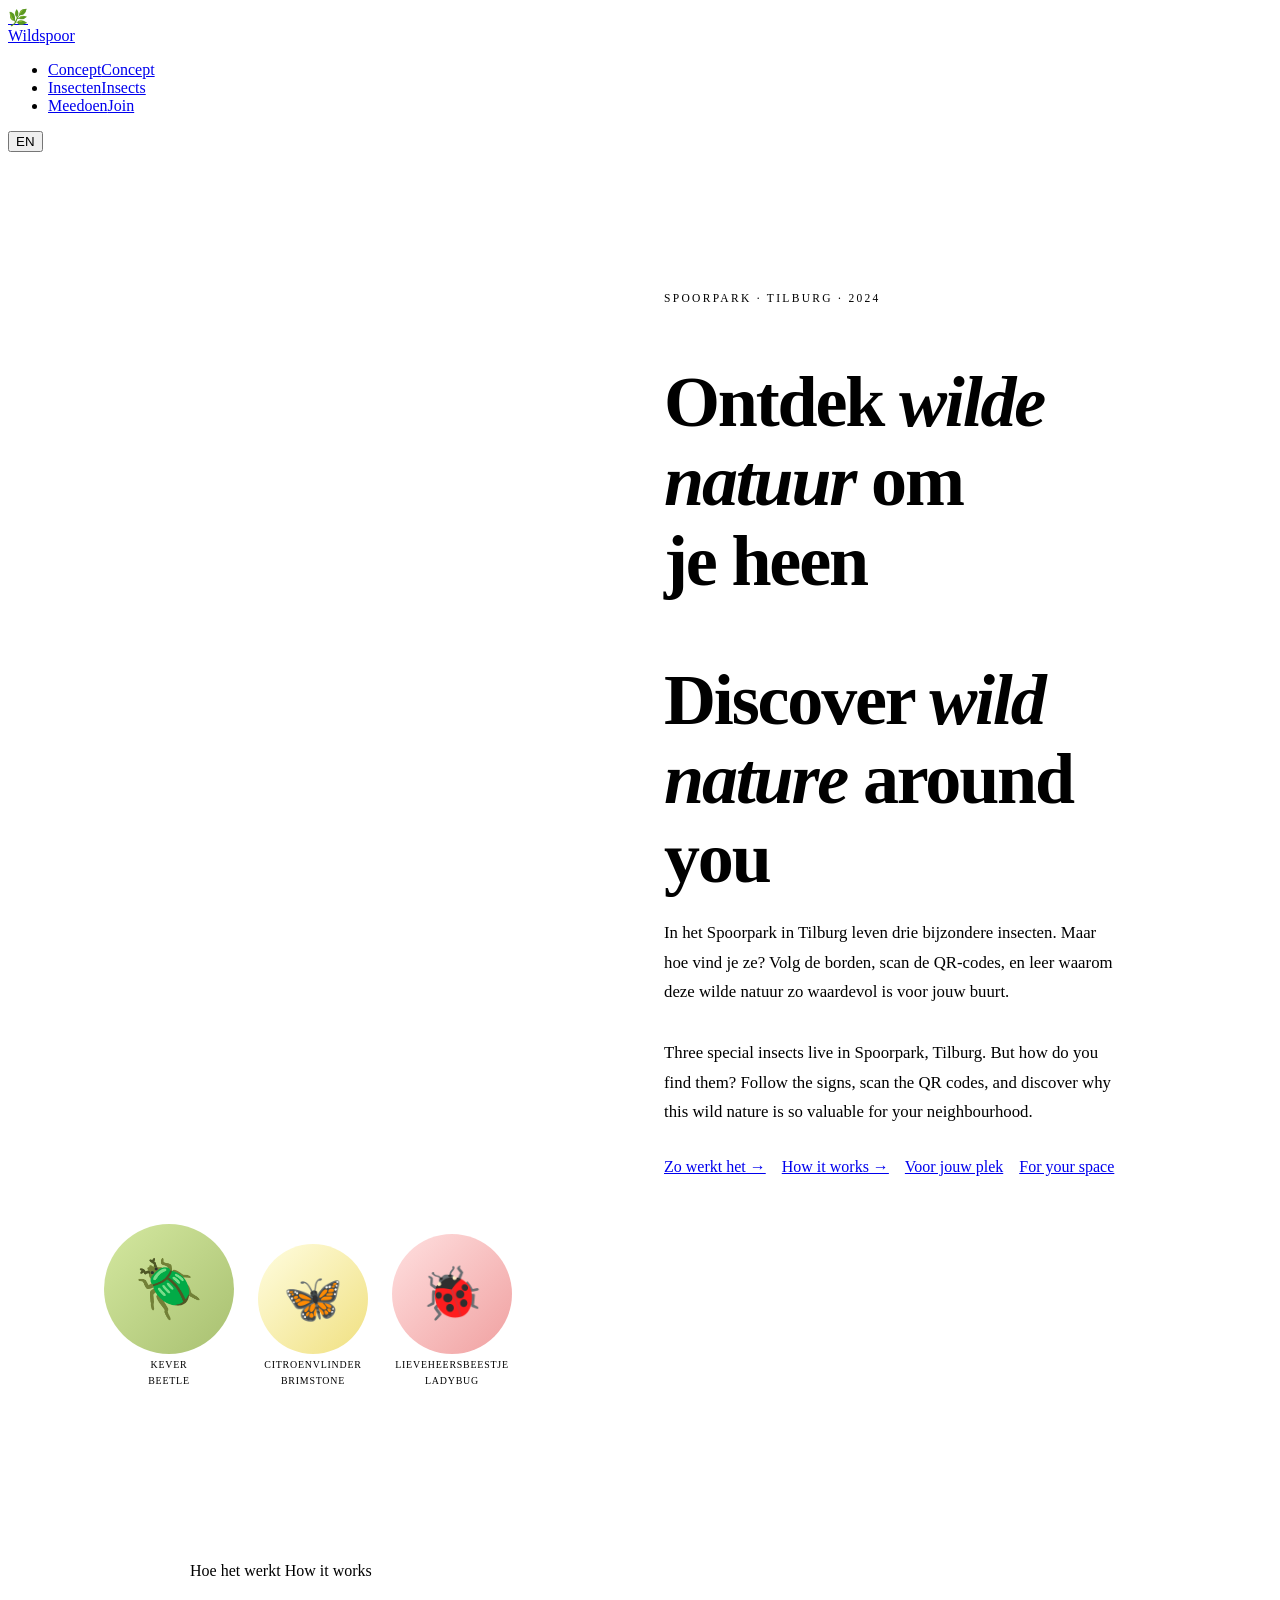
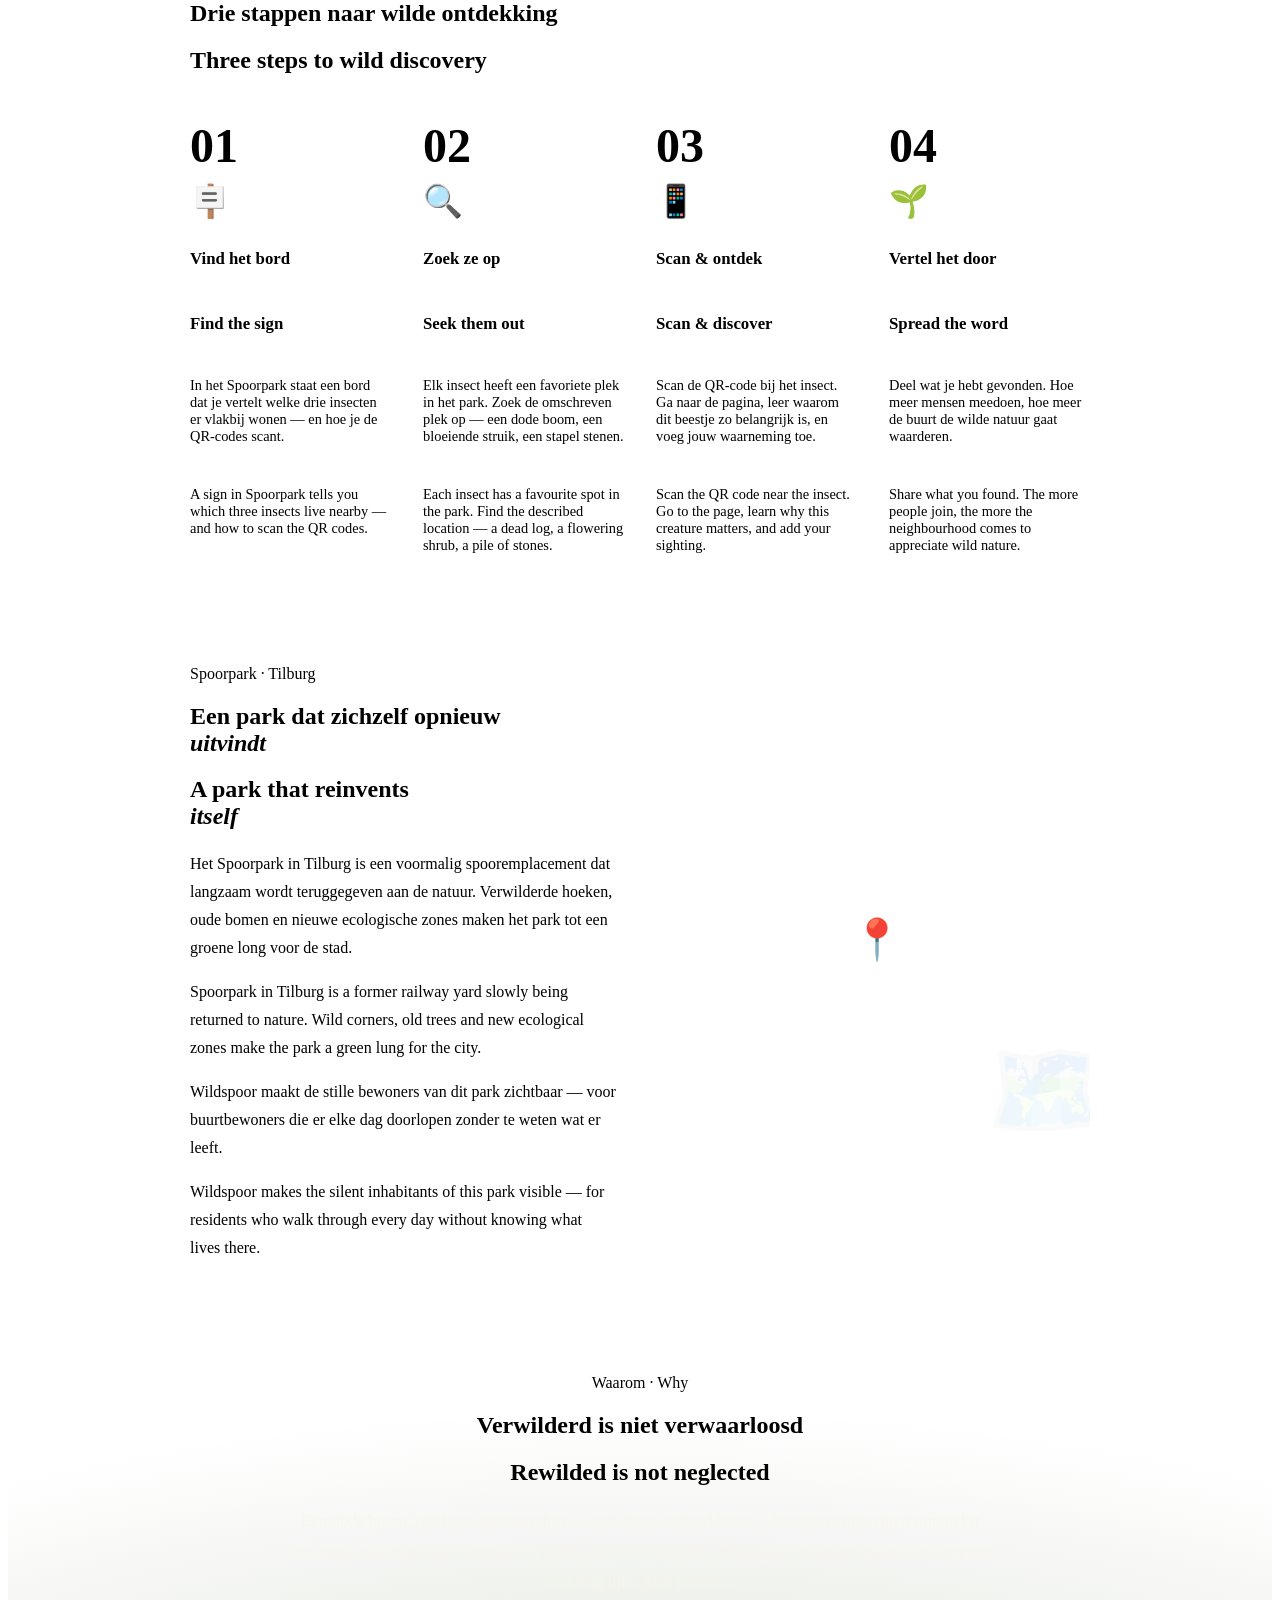
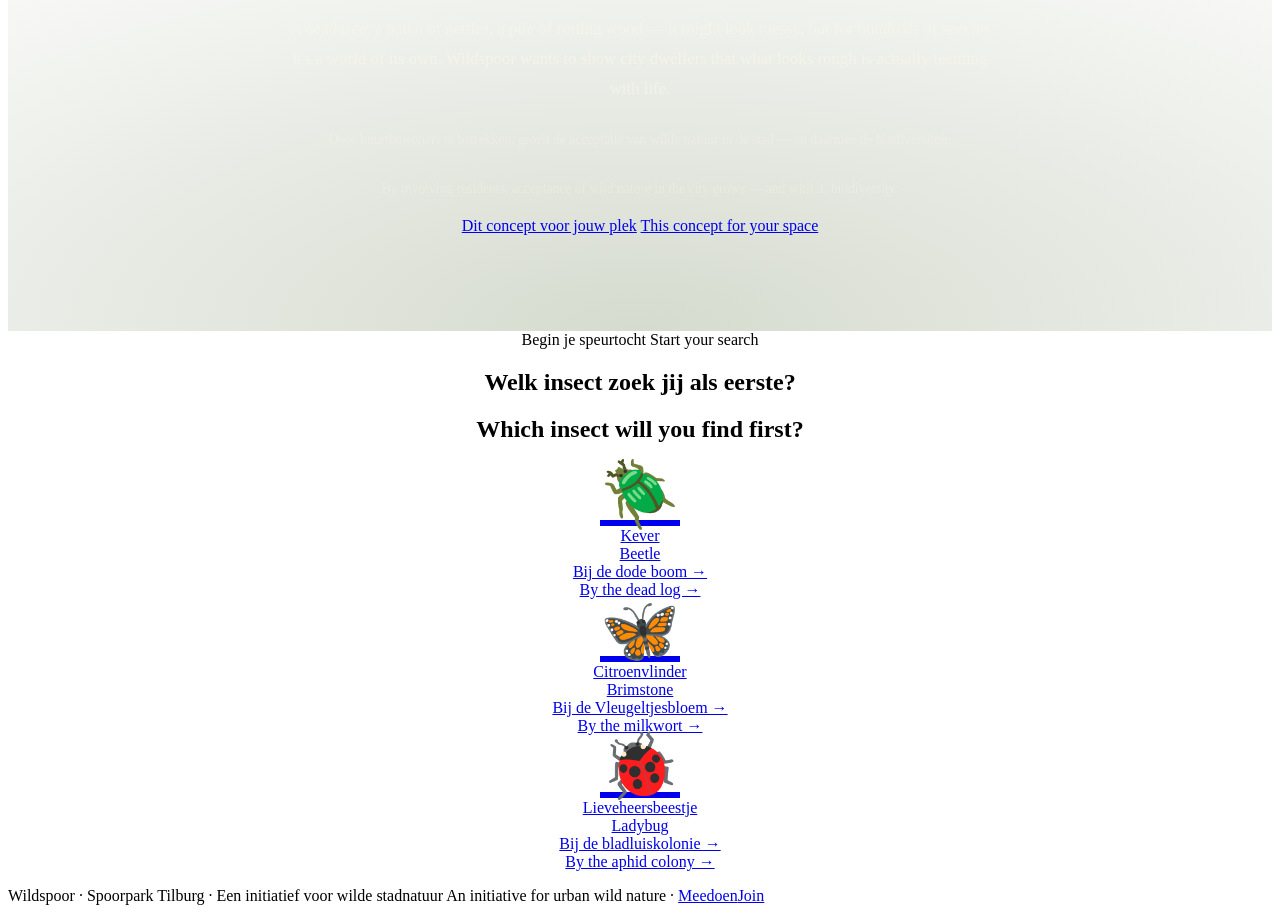
==== index.html @ 8f9f80c8 "Add files via upload" ====
<!DOCTYPE html>
<html lang="nl">
<head>
  <meta charset="UTF-8">
  <meta name="viewport" content="width=device-width, initial-scale=1.0">
  <title>Wildspoor — Ontdek de natuur om je heen</title>
  <meta name="description" content="Wildspoor nodigt stadsbewooners uit om wilde insecten te ontdekken in hun eigen wijk.">
  <link rel="stylesheet" href="css/style.css">
<script src="js/app.js"></script>
  <style>
    /* Index-specific */
    .home-hero {
      min-height: 100vh;
      background: linear-gradient(160deg, var(--dew) 0%, #e8f0d0 50%, var(--morning) 100%);
      display: grid;
      grid-template-columns: 1fr 1fr;
      align-items: center;
      gap: 3rem;
      padding: 8rem 6rem 5rem;
      position: relative;
      overflow: hidden;
    }
    @media (max-width: 860px) {
      .home-hero { grid-template-columns: 1fr; padding: 7rem 1.5rem 4rem; text-align: center; }
      .hero-insects { justify-content: center; }
    }
    .hero-tagline {
      font-family: var(--font-mono);
      font-size: 0.72rem;
      letter-spacing: 0.2em;
      text-transform: uppercase;
      color: var(--leaf);
      margin-bottom: 1rem;
    }
    .hero-h1 {
      font-family: var(--font-display);
      font-size: clamp(2.8rem, 6vw, 4.5rem);
      line-height: 1.1;
      letter-spacing: -0.03em;
      color: var(--soil);
      margin-bottom: 1.25rem;
    }
    .hero-h1 em { color: var(--moss); font-style: italic; }
    .hero-desc { color: var(--text-mid); max-width: 460px; font-size: 1.05rem; line-height: 1.75; margin-bottom: 2rem; }
    .hero-cta { display: flex; gap: 1rem; flex-wrap: wrap; }

    .hero-insects {
      display: flex;
      gap: 1.5rem;
      align-items: flex-end;
      flex-wrap: wrap;
    }
    .hero-insect-bubble {
      width: 130px; height: 130px;
      border-radius: 50%;
      display: flex; flex-direction: column;
      align-items: center; justify-content: center;
      font-size: 3.5rem;
      position: relative;
      animation: float-gentle ease-in-out infinite;
      cursor: pointer;
      text-decoration: none;
      transition: transform 0.3s;
    }
    .hero-insect-bubble:hover { transform: scale(1.08); }
    .hib-1 { background: linear-gradient(135deg,#d4e8a0,#a8c070); animation-duration: 5s; }
    .hib-2 { background: linear-gradient(135deg,#fffde0,#f0e080); animation-duration: 7s; animation-delay: 1s; width: 110px; height: 110px; font-size: 3rem; }
    .hib-3 { background: linear-gradient(135deg,#ffe0e0,#f0a0a0); animation-duration: 6s; animation-delay: 2s; width: 120px; height: 120px; font-size: 3.2rem; }
    .hib-label {
      font-family: var(--font-mono);
      font-size: 0.62rem;
      letter-spacing: 0.08em;
      text-transform: uppercase;
      color: var(--text-mid);
      margin-top: 0.3rem;
      text-align: center;
    }

    /* How it works section */
    .how-section {
      padding: 6rem 1.5rem;
      background: white;
    }
    .how-inner { max-width: 900px; margin: 0 auto; }
    .how-steps {
      display: grid;
      grid-template-columns: repeat(auto-fit, minmax(200px,1fr));
      gap: 2rem;
      margin-top: 3rem;
    }
    .how-step {
      display: flex;
      flex-direction: column;
      gap: 0.75rem;
      position: relative;
    }
    .how-step-num {
      font-family: var(--font-display);
      font-size: 3rem;
      color: var(--morning);
      line-height: 1;
      font-weight: 700;
    }
    .how-step h3 { font-size: 1.05rem; }
    .how-step p { font-size: 0.9rem; color: var(--text-mid); }

    /* Mission section */
    .mission-section {
      background: var(--soil);
      color: var(--cream);
      padding: 6rem 1.5rem;
      position: relative;
      overflow: hidden;
    }
    .mission-section::before {
      content: '';
      position: absolute; inset: 0;
      background: radial-gradient(ellipse 100% 80% at 50% 100%, rgba(90,112,64,0.25), transparent);
    }
    .mission-inner { max-width: 700px; margin: 0 auto; text-align: center; position: relative; }
    .mission-inner h2 { color: var(--lichen); margin-bottom: 1.25rem; }
    .mission-inner p { color: rgba(248,244,232,0.75); font-size: 1.05rem; line-height: 1.8; margin-bottom: 1rem; }

    /* Spoorpark section */
    .spoorpark-section {
      padding: 5rem 1.5rem;
      max-width: 900px;
      margin: 0 auto;
      display: grid;
      grid-template-columns: 1fr 1fr;
      gap: 3rem;
      align-items: center;
    }
    @media (max-width: 700px) { .spoorpark-section { grid-template-columns: 1fr; } }
    .spoorpark-map-placeholder {
      border-radius: var(--radius-lg);
      background: linear-gradient(135deg, var(--moss), var(--bark));
      aspect-ratio: 4/3;
      display: flex; flex-direction: column;
      align-items: center; justify-content: center;
      color: white; gap: 0.5rem;
      font-family: var(--font-mono); font-size: 0.85rem;
      position: relative; overflow: hidden;
    }
    .spoorpark-map-placeholder::after {
      content: '🗺️';
      position: absolute;
      font-size: 6rem;
      opacity: 0.08;
      bottom: -1rem; right: -1rem;
    }
    .spoorpark-map-icon { font-size: 2.5rem; }
  </style>
</head>
<body>

<!-- ══ HEADER ══════════════════════════════════════════ -->
<header class="site-header">
  <a href="index.html" class="logo-wrap">
    <div class="logo-icon">🌿</div><!-- Replace with <img src="images/logo.png" alt="Wildspoor"> -->
    <span class="logo-name">Wild<span>spoor</span></span>
  </a>
  <nav>
    <ul class="nav-links">
      <li><a href="index.html" data-lang="nl">Concept</a><a href="index.html" data-lang="en">Concept</a></li>
      <li><a href="kever.html" data-lang="nl">Insecten</a><a href="kever.html" data-lang="en">Insects</a></li>
      <li><a href="meedoen.html" data-lang="nl">Meedoen</a><a href="meedoen.html" data-lang="en">Join</a></li>
    </ul>
  </nav>
  <button class="lang-toggle">EN</button>
</header>

<!-- ══ HERO ════════════════════════════════════════════ -->
<section class="home-hero">
  <div class="hero-bg-leaves"></div>

  <div class="hero-text">
    <p class="hero-tagline">Spoorpark · Tilburg · 2024</p>

    <h1 class="hero-h1" data-lang="nl">
      Ontdek <em>wilde<br>natuur</em> om<br>je heen
    </h1>
    <h1 class="hero-h1" data-lang="en">
      Discover <em>wild<br>nature</em> around<br>you
    </h1>

    <p class="hero-desc" data-lang="nl">
      In het Spoorpark in Tilburg leven drie bijzondere insecten. Maar hoe vind je ze? Volg de borden, scan de QR-codes, en leer waarom deze wilde natuur zo waardevol is voor jouw buurt.
    </p>
    <p class="hero-desc" data-lang="en">
      Three special insects live in Spoorpark, Tilburg. But how do you find them? Follow the signs, scan the QR codes, and discover why this wild nature is so valuable for your neighbourhood.
    </p>

    <div class="hero-cta">
      <a href="#hoe-het-werkt" class="btn btn-primary" data-lang="nl">Zo werkt het →</a>
      <a href="#hoe-het-werkt" class="btn btn-primary" data-lang="en">How it works →</a>
      <a href="meedoen.html" class="btn btn-outline" data-lang="nl">Voor jouw plek</a>
      <a href="meedoen.html" class="btn btn-outline" data-lang="en">For your space</a>
    </div>
  </div>

  <div class="hero-insects">
    <div>
      <a href="kever.html" class="hero-insect-bubble hib-1">
        🪲
      </a>
      <div class="hib-label" data-lang="nl">Kever</div>
      <div class="hib-label" data-lang="en">Beetle</div>
    </div>
    <div>
      <a href="citroenvlinder.html" class="hero-insect-bubble hib-2">
        🦋
      </a>
      <div class="hib-label" data-lang="nl">Citroenvlinder</div>
      <div class="hib-label" data-lang="en">Brimstone</div>
    </div>
    <div>
      <a href="lieveheersbeestje.html" class="hero-insect-bubble hib-3">
        🐞
      </a>
      <div class="hib-label" data-lang="nl">Lieveheersbeestje</div>
      <div class="hib-label" data-lang="en">Ladybug</div>
    </div>
  </div>
</section>

<div class="vine-divider"></div>

<!-- ══ HOW IT WORKS ═════════════════════════════════════ -->
<section class="how-section" id="hoe-het-werkt">
  <div class="how-inner">
    <span class="eyebrow" data-lang="nl">Hoe het werkt</span>
    <span class="eyebrow" data-lang="en">How it works</span>
    <h2 data-lang="nl">Drie stappen naar wilde ontdekking</h2>
    <h2 data-lang="en">Three steps to wild discovery</h2>

    <div class="how-steps">
      <div class="how-step">
        <div class="how-step-num">01</div>
        <div style="font-size:2rem">🪧</div>
        <h3 data-lang="nl">Vind het bord</h3>
        <h3 data-lang="en">Find the sign</h3>
        <p data-lang="nl">In het Spoorpark staat een bord dat je vertelt welke drie insecten er vlakbij wonen — en hoe je de QR-codes scant.</p>
        <p data-lang="en">A sign in Spoorpark tells you which three insects live nearby — and how to scan the QR codes.</p>
      </div>
      <div class="how-step">
        <div class="how-step-num">02</div>
        <div style="font-size:2rem">🔍</div>
        <h3 data-lang="nl">Zoek ze op</h3>
        <h3 data-lang="en">Seek them out</h3>
        <p data-lang="nl">Elk insect heeft een favoriete plek in het park. Zoek de omschreven plek op — een dode boom, een bloeiende struik, een stapel stenen.</p>
        <p data-lang="en">Each insect has a favourite spot in the park. Find the described location — a dead log, a flowering shrub, a pile of stones.</p>
      </div>
      <div class="how-step">
        <div class="how-step-num">03</div>
        <div style="font-size:2rem">📱</div>
        <h3 data-lang="nl">Scan & ontdek</h3>
        <h3 data-lang="en">Scan & discover</h3>
        <p data-lang="nl">Scan de QR-code bij het insect. Ga naar de pagina, leer waarom dit beestje zo belangrijk is, en voeg jouw waarneming toe.</p>
        <p data-lang="en">Scan the QR code near the insect. Go to the page, learn why this creature matters, and add your sighting.</p>
      </div>
      <div class="how-step">
        <div class="how-step-num">04</div>
        <div style="font-size:2rem">🌱</div>
        <h3 data-lang="nl">Vertel het door</h3>
        <h3 data-lang="en">Spread the word</h3>
        <p data-lang="nl">Deel wat je hebt gevonden. Hoe meer mensen meedoen, hoe meer de buurt de wilde natuur gaat waarderen.</p>
        <p data-lang="en">Share what you found. The more people join, the more the neighbourhood comes to appreciate wild nature.</p>
      </div>
    </div>
  </div>
</section>

<div class="vine-divider"></div>

<!-- ══ SPOORPARK ════════════════════════════════════════ -->
<section class="section">
  <div class="spoorpark-section" style="max-width:900px;margin:0 auto;padding:0">
    <div>
      <span class="eyebrow">Spoorpark · Tilburg</span>
      <h2 data-lang="nl">Een park dat zichzelf opnieuw<br><em style="font-style:italic;color:var(--moss)">uitvindt</em></h2>
      <h2 data-lang="en">A park that reinvents<br><em style="font-style:italic;color:var(--moss)">itself</em></h2>
      <div class="divider" style="margin:1rem 0"></div>
      <p data-lang="nl" style="color:var(--text-mid);line-height:1.75;margin-bottom:1rem">
        Het Spoorpark in Tilburg is een voormalig spooremplacement dat langzaam wordt teruggegeven aan de natuur. Verwilderde hoeken, oude bomen en nieuwe ecologische zones maken het park tot een groene long voor de stad.
      </p>
      <p data-lang="en" style="color:var(--text-mid);line-height:1.75;margin-bottom:1rem">
        Spoorpark in Tilburg is a former railway yard slowly being returned to nature. Wild corners, old trees and new ecological zones make the park a green lung for the city.
      </p>
      <p data-lang="nl" style="color:var(--text-mid);line-height:1.75">
        Wildspoor maakt de stille bewoners van dit park zichtbaar — voor buurtbewoners die er elke dag doorlopen zonder te weten wat er leeft.
      </p>
      <p data-lang="en" style="color:var(--text-mid);line-height:1.75">
        Wildspoor makes the silent inhabitants of this park visible — for residents who walk through every day without knowing what lives there.
      </p>
    </div>
    <div class="spoorpark-map-placeholder">
      <div class="spoorpark-map-icon">📍</div>
      <div>Spoorpark, Tilburg</div>
      <div style="font-size:0.72rem;opacity:0.6" data-lang="nl">kaart binnenkort beschikbaar</div>
      <div style="font-size:0.72rem;opacity:0.6" data-lang="en">map coming soon</div>
    </div>
  </div>
</section>

<!-- ══ MISSION ══════════════════════════════════════════ -->
<section class="mission-section">
  <div class="mission-inner">
    <span class="eyebrow" style="color:var(--leaf)">Waarom · Why</span>
    <h2 data-lang="nl">Verwilderd is niet verwaarloosd</h2>
    <h2 data-lang="en">Rewilded is not neglected</h2>
    <p data-lang="nl">
      Een dode boom, een hoek met brandnetels, een stapel rottend hout — het ziet er misschien rommelig uit, maar voor honderden soorten is het een wereld op zichzelf. Wildspoor wil stedelingen laten zien dat wat ruig lijkt, juist leven is.
    </p>
    <p data-lang="en">
      A dead tree, a patch of nettles, a pile of rotting wood — it might look messy, but for hundreds of species it's a world of its own. Wildspoor wants to show city dwellers that what looks rough is actually teeming with life.
    </p>
    <p data-lang="nl" style="opacity:0.5;font-size:0.85rem;margin-top:1.5rem">
      Door buurtbewoners te betrekken, groeit de acceptatie van wilde natuur in de stad — en daarmee de biodiversiteit.
    </p>
    <p data-lang="en" style="opacity:0.5;font-size:0.85rem;margin-top:1.5rem">
      By involving residents, acceptance of wild nature in the city grows — and with it, biodiversity.
    </p>
    <a href="meedoen.html" class="btn btn-primary" style="margin-top:2rem" data-lang="nl">Dit concept voor jouw plek</a>
    <a href="meedoen.html" class="btn btn-primary" style="margin-top:2rem" data-lang="en">This concept for your space</a>
  </div>
</section>

<!-- ══ INSECTS CTA ══════════════════════════════════════ -->
<section class="section" style="text-align:center">
  <span class="eyebrow" data-lang="nl">Begin je speurtocht</span>
  <span class="eyebrow" data-lang="en">Start your search</span>
  <h2 data-lang="nl">Welk insect zoek jij als eerste?</h2>
  <h2 data-lang="en">Which insect will you find first?</h2>
  <div class="divider"></div>
  <div class="insect-cards-row mt-4">
    <a href="kever.html" class="insect-tracker-card found" style="background:linear-gradient(135deg,var(--bark),var(--moss))">
      <div class="tracker-insect-img"><div style="font-size:4rem;line-height:1">🪲</div></div>
      <div class="tracker-name" data-lang="nl">Kever</div>
      <div class="tracker-name" data-lang="en">Beetle</div>
      <div class="tracker-status" data-lang="nl">Bij de dode boom →</div>
      <div class="tracker-status" data-lang="en">By the dead log →</div>
    </a>
    <a href="citroenvlinder.html" class="insect-tracker-card found" style="background:linear-gradient(135deg,#6a5a10,#9a8a30)">
      <div class="tracker-insect-img"><div style="font-size:4rem;line-height:1">🦋</div></div>
      <div class="tracker-name" data-lang="nl">Citroenvlinder</div>
      <div class="tracker-name" data-lang="en">Brimstone</div>
      <div class="tracker-status" data-lang="nl">Bij de Vleugeltjesbloem →</div>
      <div class="tracker-status" data-lang="en">By the milkwort →</div>
    </a>
    <a href="lieveheersbeestje.html" class="insect-tracker-card found" style="background:linear-gradient(135deg,#6a1010,#9a3030)">
      <div class="tracker-insect-img"><div style="font-size:4rem;line-height:1">🐞</div></div>
      <div class="tracker-name" data-lang="nl">Lieveheersbeestje</div>
      <div class="tracker-name" data-lang="en">Ladybug</div>
      <div class="tracker-status" data-lang="nl">Bij de bladluiskolonie →</div>
      <div class="tracker-status" data-lang="en">By the aphid colony →</div>
    </a>
  </div>
</section>

<!-- ══ FOOTER ═══════════════════════════════════════════ -->
<footer class="site-footer">
  <p>Wildspoor · Spoorpark Tilburg · 
    <span data-lang="nl">Een initiatief voor wilde stadnatuur</span>
    <span data-lang="en">An initiative for urban wild nature</span>
    · <a href="meedoen.html" data-lang="nl">Meedoen</a><a href="meedoen.html" data-lang="en">Join</a>
  </p>
</footer>

<script src="js/app.js"></script>
</body>
</html>
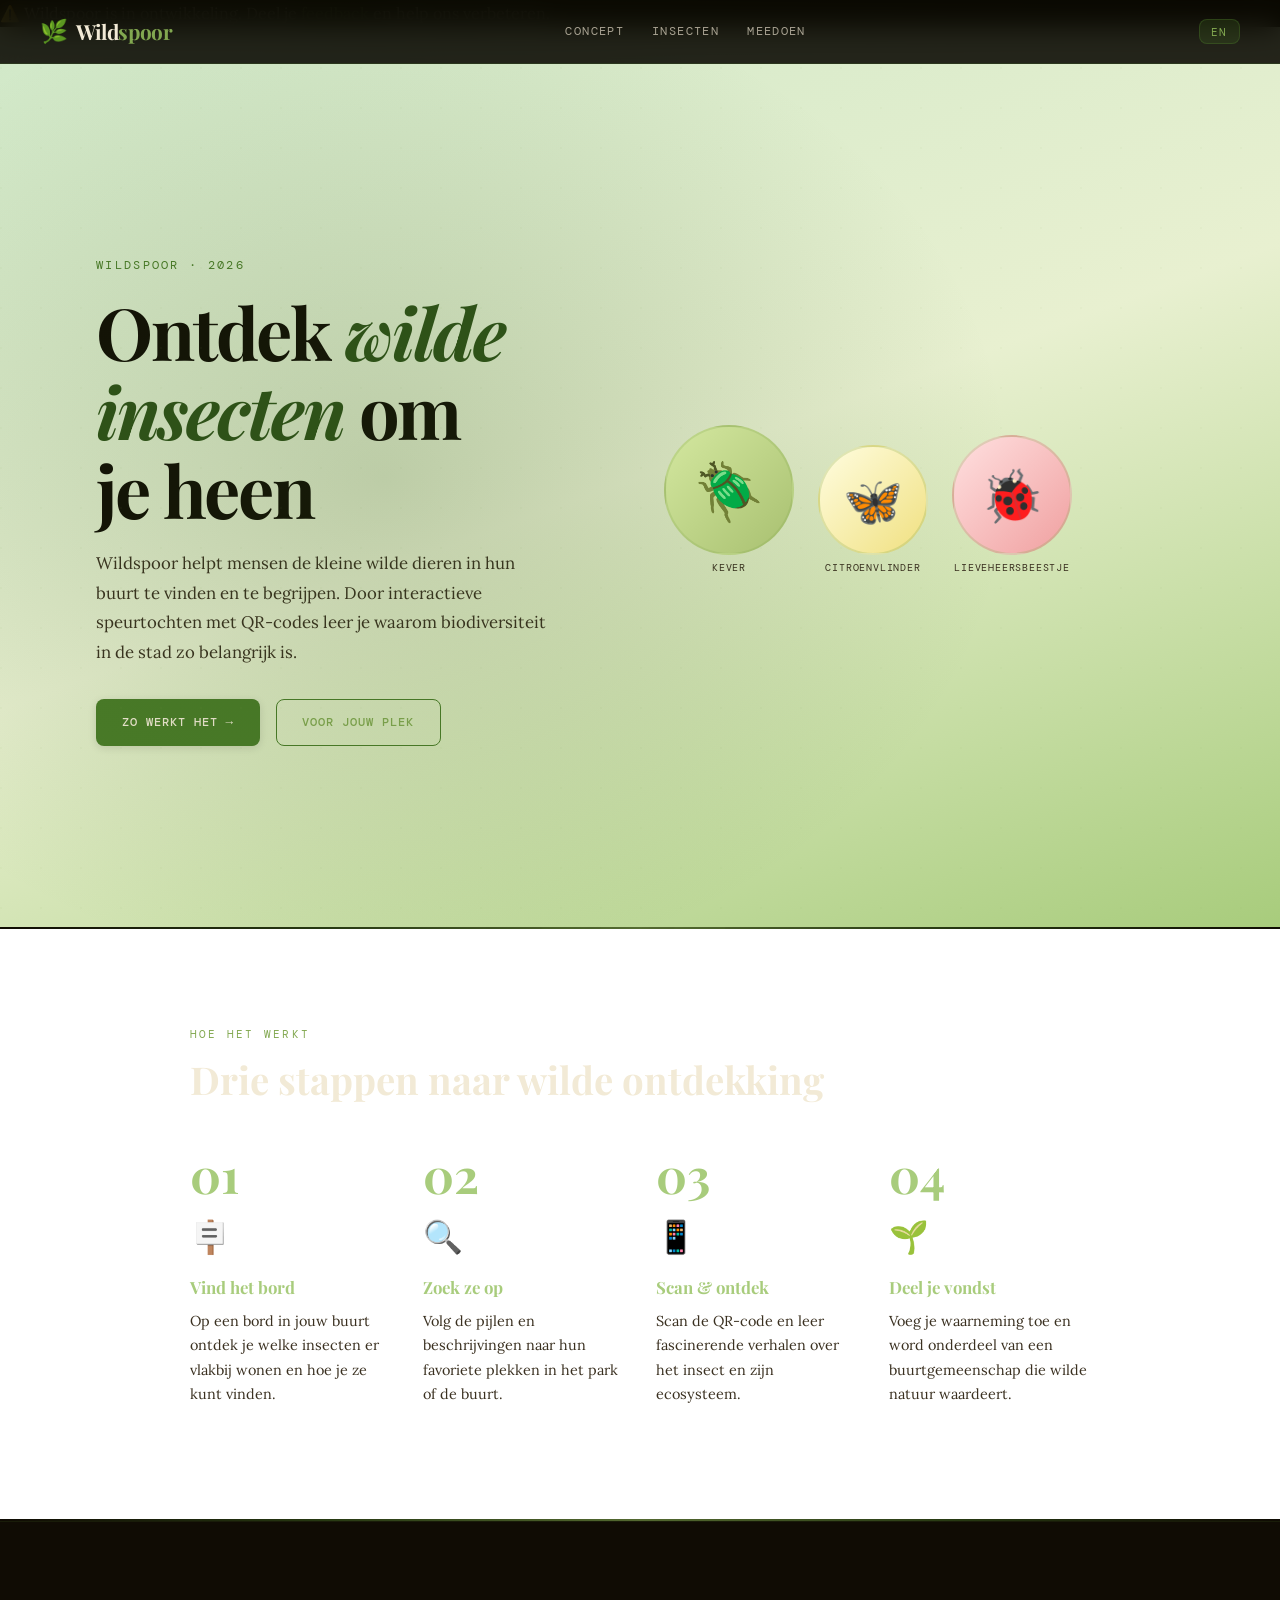
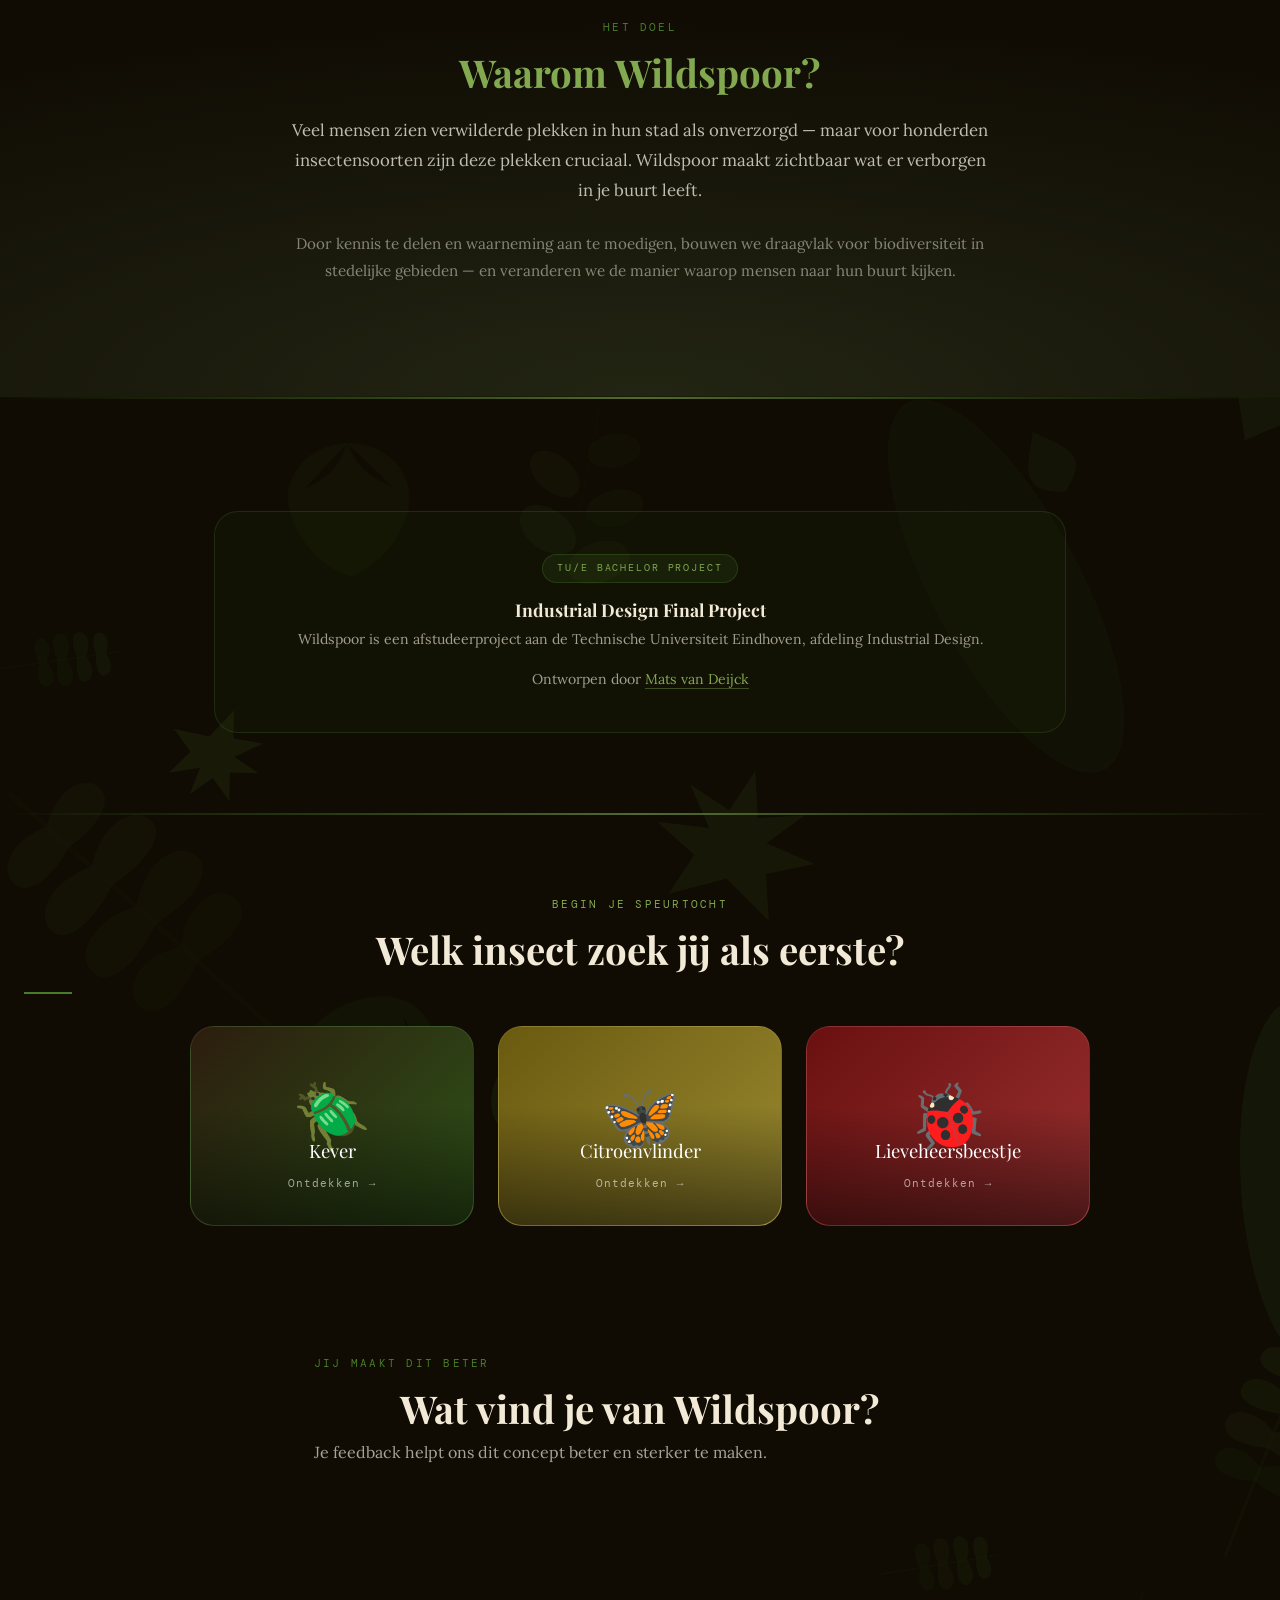
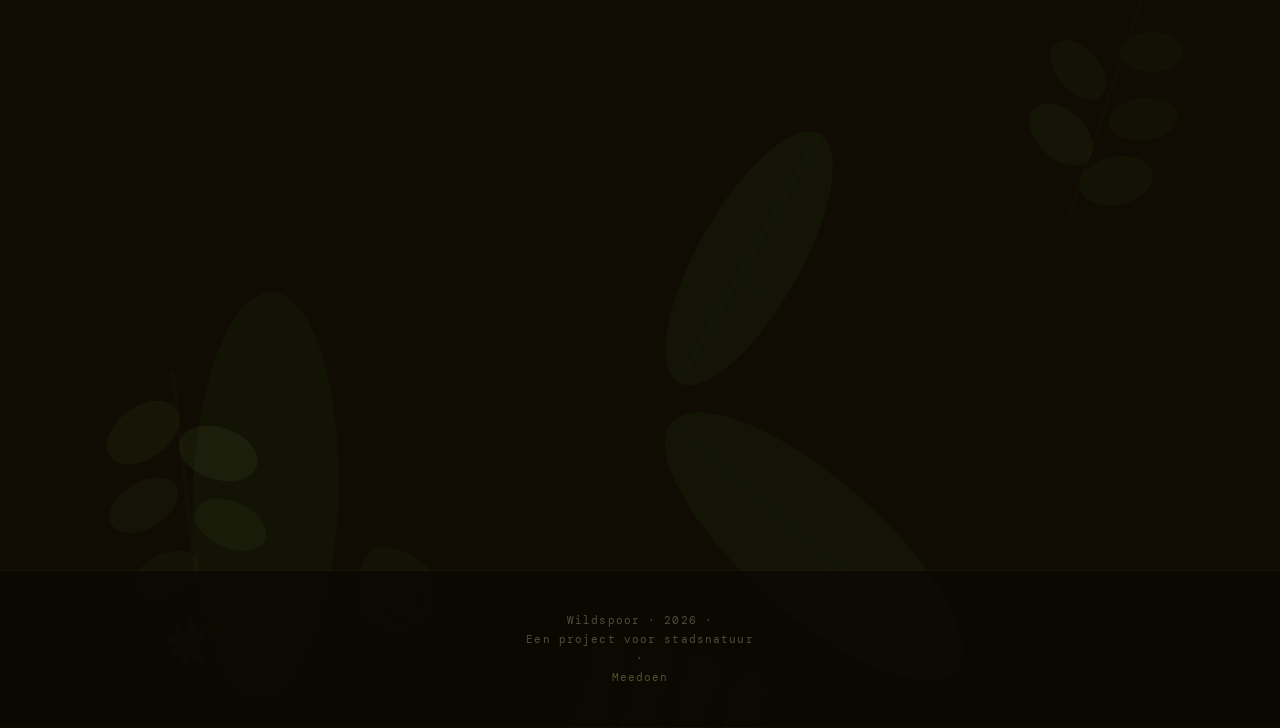
==== commit 0d17f020: "Redesign homepage: forest immersion, updated concept, TU/e credit, visual improvements" ====
--- a/index.html
+++ b/index.html
@@ -4,9 +4,9 @@
   <meta charset="UTF-8">
   <meta name="viewport" content="width=device-width, initial-scale=1.0">
   <title>Wildspoor — Ontdek de natuur om je heen</title>
-  <meta name="description" content="Wildspoor nodigt stadsbewooners uit om wilde insecten te ontdekken in hun eigen wijk.">
+  <meta name="description" content="Wildspoor nodigt mensen uit om wilde insecten en natuur in hun buurt te ontdekken door interactieve speurtochten en QR-codes.">
   <link rel="stylesheet" href="css/style.css">
-<script src="js/app.js"></script>
+  <script src="js/app.js"></script>
   <style>
     /* Index-specific */
     .home-hero {
@@ -121,43 +121,55 @@
     .mission-inner h2 { color: var(--lichen); margin-bottom: 1.25rem; }
     .mission-inner p { color: rgba(248,244,232,0.75); font-size: 1.05rem; line-height: 1.8; margin-bottom: 1rem; }
 
-    /* Spoorpark section */
-    .spoorpark-section {
+    /* TU/e Credit section */
+    .tue-credit-section {
       padding: 5rem 1.5rem;
       max-width: 900px;
       margin: 0 auto;
-      display: grid;
-      grid-template-columns: 1fr 1fr;
-      gap: 3rem;
-      align-items: center;
-    }
-    @media (max-width: 700px) { .spoorpark-section { grid-template-columns: 1fr; } }
-    .spoorpark-map-placeholder {
+      text-align: center;
+    }
+    .tue-credit-box {
+      background: rgba(46,82,24,0.08);
+      border: 1px solid rgba(74,124,40,0.25);
       border-radius: var(--radius-lg);
-      background: linear-gradient(135deg, var(--moss), var(--bark));
-      aspect-ratio: 4/3;
-      display: flex; flex-direction: column;
-      align-items: center; justify-content: center;
-      color: white; gap: 0.5rem;
-      font-family: var(--font-mono); font-size: 0.85rem;
-      position: relative; overflow: hidden;
-    }
-    .spoorpark-map-placeholder::after {
-      content: '🗺️';
-      position: absolute;
-      font-size: 6rem;
-      opacity: 0.08;
-      bottom: -1rem; right: -1rem;
-    }
-    .spoorpark-map-icon { font-size: 2.5rem; }
+      padding: 2.5rem;
+      margin-top: 2rem;
+    }
+    .tue-badge {
+      display: inline-block;
+      font-family: var(--font-mono);
+      font-size: 0.65rem;
+      letter-spacing: 0.18em;
+      text-transform: uppercase;
+      color: var(--lichen);
+      background: rgba(74,124,40,0.15);
+      border: 1px solid rgba(74,124,40,0.3);
+      padding: 0.3rem 0.9rem;
+      border-radius: 100px;
+      margin-bottom: 1rem;
+    }
+    .tue-credit-section h3 { font-size: 1.1rem; color: var(--cream); margin-bottom: 0.5rem; }
+    .tue-credit-section p { font-size: 0.88rem; color: rgba(242,234,214,0.65); line-height: 1.7; }
+    .tue-credit-section a { color: var(--lichen); border-bottom: 1px solid rgba(130,168,80,0.4); }
+    .tue-credit-section a:hover { color: var(--morning); }
   </style>
 </head>
 <body>
 
+<!-- Forest layers for immersion -->
+<div id="forest-scatter"></div>
+<div id="forest-canopy"></div>
+
+<!-- ══ FEEDBACK BANNER (under header) ═════════════════ -->
+<div class="proto-banner">
+  <span data-lang="nl">⚠️ Wildspoor is in ontwikkeling. Deel je <a href="#feedback" style="color:var(--lichen)">feedback</a> en help ons verbeteren.</span>
+  <span data-lang="en">⚠️ Wildspoor is in development. Share your <a href="#feedback" style="color:var(--lichen)">feedback</a> and help us improve.</span>
+</div>
+
 <!-- ══ HEADER ══════════════════════════════════════════ -->
 <header class="site-header">
   <a href="index.html" class="logo-wrap">
-    <div class="logo-icon">🌿</div><!-- Replace with <img src="images/logo.png" alt="Wildspoor"> -->
+    <div class="logo-icon">🌿</div>
     <span class="logo-name">Wild<span>spoor</span></span>
   </a>
   <nav>
@@ -172,23 +184,22 @@
 
 <!-- ══ HERO ════════════════════════════════════════════ -->
 <section class="home-hero">
-  <div class="hero-bg-leaves"></div>
-
   <div class="hero-text">
-    <p class="hero-tagline">Spoorpark · Tilburg · 2024</p>
+    <p class="hero-tagline" data-lang="nl">Wildspoor · 2026</p>
+    <p class="hero-tagline" data-lang="en">Wildspoor · 2026</p>
 
     <h1 class="hero-h1" data-lang="nl">
-      Ontdek <em>wilde<br>natuur</em> om<br>je heen
+      Ontdek <em>wilde<br>insecten</em> om<br>je heen
     </h1>
     <h1 class="hero-h1" data-lang="en">
-      Discover <em>wild<br>nature</em> around<br>you
+      Discover <em>wild<br>insects</em> around<br>you
     </h1>
 
     <p class="hero-desc" data-lang="nl">
-      In het Spoorpark in Tilburg leven drie bijzondere insecten. Maar hoe vind je ze? Volg de borden, scan de QR-codes, en leer waarom deze wilde natuur zo waardevol is voor jouw buurt.
+      Wildspoor helpt mensen de kleine wilde dieren in hun buurt te vinden en te begrijpen. Door interactieve speurtochten met QR-codes leer je waarom biodiversiteit in de stad zo belangrijk is.
     </p>
     <p class="hero-desc" data-lang="en">
-      Three special insects live in Spoorpark, Tilburg. But how do you find them? Follow the signs, scan the QR codes, and discover why this wild nature is so valuable for your neighbourhood.
+      Wildspoor helps people discover and understand the small wild creatures in their neighbourhood. Through interactive treasure hunts with QR codes, learn why urban biodiversity matters.
     </p>
 
     <div class="hero-cta">
@@ -240,91 +251,81 @@
         <div style="font-size:2rem">🪧</div>
         <h3 data-lang="nl">Vind het bord</h3>
         <h3 data-lang="en">Find the sign</h3>
-        <p data-lang="nl">In het Spoorpark staat een bord dat je vertelt welke drie insecten er vlakbij wonen — en hoe je de QR-codes scant.</p>
-        <p data-lang="en">A sign in Spoorpark tells you which three insects live nearby — and how to scan the QR codes.</p>
+        <p data-lang="nl">Op een bord in jouw buurt ontdek je welke insecten er vlakbij wonen en hoe je ze kunt vinden.</p>
+        <p data-lang="en">A sign in your neighbourhood tells you which insects live nearby — and how to find them.</p>
       </div>
       <div class="how-step">
         <div class="how-step-num">02</div>
         <div style="font-size:2rem">🔍</div>
         <h3 data-lang="nl">Zoek ze op</h3>
         <h3 data-lang="en">Seek them out</h3>
-        <p data-lang="nl">Elk insect heeft een favoriete plek in het park. Zoek de omschreven plek op — een dode boom, een bloeiende struik, een stapel stenen.</p>
-        <p data-lang="en">Each insect has a favourite spot in the park. Find the described location — a dead log, a flowering shrub, a pile of stones.</p>
+        <p data-lang="nl">Volg de pijlen en beschrijvingen naar hun favoriete plekken in het park of de buurt.</p>
+        <p data-lang="en">Follow the clues to their favourite spots in the park or neighbourhood.</p>
       </div>
       <div class="how-step">
         <div class="how-step-num">03</div>
         <div style="font-size:2rem">📱</div>
         <h3 data-lang="nl">Scan & ontdek</h3>
         <h3 data-lang="en">Scan & discover</h3>
-        <p data-lang="nl">Scan de QR-code bij het insect. Ga naar de pagina, leer waarom dit beestje zo belangrijk is, en voeg jouw waarneming toe.</p>
-        <p data-lang="en">Scan the QR code near the insect. Go to the page, learn why this creature matters, and add your sighting.</p>
+        <p data-lang="nl">Scan de QR-code en leer fascinerende verhalen over het insect en zijn ecosysteem.</p>
+        <p data-lang="en">Scan the QR code and discover fascinating stories about the insect and its ecosystem.</p>
       </div>
       <div class="how-step">
         <div class="how-step-num">04</div>
         <div style="font-size:2rem">🌱</div>
-        <h3 data-lang="nl">Vertel het door</h3>
-        <h3 data-lang="en">Spread the word</h3>
-        <p data-lang="nl">Deel wat je hebt gevonden. Hoe meer mensen meedoen, hoe meer de buurt de wilde natuur gaat waarderen.</p>
-        <p data-lang="en">Share what you found. The more people join, the more the neighbourhood comes to appreciate wild nature.</p>
+        <h3 data-lang="nl">Deel je vondst</h3>
+        <h3 data-lang="en">Share your find</h3>
+        <p data-lang="nl">Voeg je waarneming toe en word onderdeel van een buurtgemeenschap die wilde natuur waardeert.</p>
+        <p data-lang="en">Add your sighting and become part of a community that values wild nature.</p>
       </div>
     </div>
   </div>
 </section>
 
 <div class="vine-divider"></div>
-
-<!-- ══ SPOORPARK ════════════════════════════════════════ -->
-<section class="section">
-  <div class="spoorpark-section" style="max-width:900px;margin:0 auto;padding:0">
-    <div>
-      <span class="eyebrow">Spoorpark · Tilburg</span>
-      <h2 data-lang="nl">Een park dat zichzelf opnieuw<br><em style="font-style:italic;color:var(--moss)">uitvindt</em></h2>
-      <h2 data-lang="en">A park that reinvents<br><em style="font-style:italic;color:var(--moss)">itself</em></h2>
-      <div class="divider" style="margin:1rem 0"></div>
-      <p data-lang="nl" style="color:var(--text-mid);line-height:1.75;margin-bottom:1rem">
-        Het Spoorpark in Tilburg is een voormalig spooremplacement dat langzaam wordt teruggegeven aan de natuur. Verwilderde hoeken, oude bomen en nieuwe ecologische zones maken het park tot een groene long voor de stad.
-      </p>
-      <p data-lang="en" style="color:var(--text-mid);line-height:1.75;margin-bottom:1rem">
-        Spoorpark in Tilburg is a former railway yard slowly being returned to nature. Wild corners, old trees and new ecological zones make the park a green lung for the city.
-      </p>
-      <p data-lang="nl" style="color:var(--text-mid);line-height:1.75">
-        Wildspoor maakt de stille bewoners van dit park zichtbaar — voor buurtbewoners die er elke dag doorlopen zonder te weten wat er leeft.
-      </p>
-      <p data-lang="en" style="color:var(--text-mid);line-height:1.75">
-        Wildspoor makes the silent inhabitants of this park visible — for residents who walk through every day without knowing what lives there.
-      </p>
-    </div>
-    <div class="spoorpark-map-placeholder">
-      <div class="spoorpark-map-icon">📍</div>
-      <div>Spoorpark, Tilburg</div>
-      <div style="font-size:0.72rem;opacity:0.6" data-lang="nl">kaart binnenkort beschikbaar</div>
-      <div style="font-size:0.72rem;opacity:0.6" data-lang="en">map coming soon</div>
-    </div>
-  </div>
-</section>
 
 <!-- ══ MISSION ══════════════════════════════════════════ -->
 <section class="mission-section">
   <div class="mission-inner">
-    <span class="eyebrow" style="color:var(--leaf)">Waarom · Why</span>
-    <h2 data-lang="nl">Verwilderd is niet verwaarloosd</h2>
-    <h2 data-lang="en">Rewilded is not neglected</h2>
+    <span class="eyebrow" style="color:var(--leaf)">Het doel</span>
+    <h2 data-lang="nl">Waarom Wildspoor?</h2>
+    <h2 data-lang="en">Why Wildspoor?</h2>
     <p data-lang="nl">
-      Een dode boom, een hoek met brandnetels, een stapel rottend hout — het ziet er misschien rommelig uit, maar voor honderden soorten is het een wereld op zichzelf. Wildspoor wil stedelingen laten zien dat wat ruig lijkt, juist leven is.
+      Veel mensen zien verwilderde plekken in hun stad als onverzorgd — maar voor honderden insectensoorten zijn deze plekken cruciaal. Wildspoor maakt zichtbaar wat er verborgen in je buurt leeft.
     </p>
     <p data-lang="en">
-      A dead tree, a patch of nettles, a pile of rotting wood — it might look messy, but for hundreds of species it's a world of its own. Wildspoor wants to show city dwellers that what looks rough is actually teeming with life.
-    </p>
-    <p data-lang="nl" style="opacity:0.5;font-size:0.85rem;margin-top:1.5rem">
-      Door buurtbewoners te betrekken, groeit de acceptatie van wilde natuur in de stad — en daarmee de biodiversiteit.
-    </p>
-    <p data-lang="en" style="opacity:0.5;font-size:0.85rem;margin-top:1.5rem">
-      By involving residents, acceptance of wild nature in the city grows — and with it, biodiversity.
-    </p>
-    <a href="meedoen.html" class="btn btn-primary" style="margin-top:2rem" data-lang="nl">Dit concept voor jouw plek</a>
-    <a href="meedoen.html" class="btn btn-primary" style="margin-top:2rem" data-lang="en">This concept for your space</a>
-  </div>
-</section>
+      Many people see rewilded spaces in their city as neglected — but for hundreds of insect species, these places are crucial. Wildspoor makes visible what's hidden in your neighbourhood.
+    </p>
+    <p data-lang="nl" style="opacity:0.65;font-size:0.95rem;margin-top:1.5rem">
+      Door kennis te delen en waarneming aan te moedigen, bouwen we draagvlak voor biodiversiteit in stedelijke gebieden — en veranderen we de manier waarop mensen naar hun buurt kijken.
+    </p>
+    <p data-lang="en" style="opacity:0.65;font-size:0.95rem;margin-top:1.5rem">
+      By sharing knowledge and encouraging observation, we build support for urban biodiversity — and change how people see their neighbourhood.
+    </p>
+  </div>
+</section>
+
+<div class="vine-divider"></div>
+
+<!-- ══ TU/e CREDIT ════════════════════════════════════ -->
+<section class="tue-credit-section">
+  <div class="tue-credit-box">
+    <div class="tue-badge">TU/e Bachelor Project</div>
+    <h3 data-lang="nl">Industrial Design Final Project</h3>
+    <h3 data-lang="en">Industrial Design Final Project</h3>
+    <p data-lang="nl">
+      Wildspoor is een afstudeerproject aan de Technische Universiteit Eindhoven, afdeling Industrial Design.
+    </p>
+    <p data-lang="en">
+      Wildspoor is a final bachelor project at Eindhoven University of Technology, Industrial Design department.
+    </p>
+    <p style="margin-top:1rem">
+      Ontworpen door <a href="https://matsvandeijck.com" target="_blank">Mats van Deijck</a>
+    </p>
+  </div>
+</section>
+
+<div class="vine-divider"></div>
 
 <!-- ══ INSECTS CTA ══════════════════════════════════════ -->
 <section class="section" style="text-align:center">
@@ -338,31 +339,46 @@
       <div class="tracker-insect-img"><div style="font-size:4rem;line-height:1">🪲</div></div>
       <div class="tracker-name" data-lang="nl">Kever</div>
       <div class="tracker-name" data-lang="en">Beetle</div>
-      <div class="tracker-status" data-lang="nl">Bij de dode boom →</div>
-      <div class="tracker-status" data-lang="en">By the dead log →</div>
+      <div class="tracker-status" data-lang="nl">Ontdekken →</div>
+      <div class="tracker-status" data-lang="en">Discover →</div>
     </a>
     <a href="citroenvlinder.html" class="insect-tracker-card found" style="background:linear-gradient(135deg,#6a5a10,#9a8a30)">
       <div class="tracker-insect-img"><div style="font-size:4rem;line-height:1">🦋</div></div>
       <div class="tracker-name" data-lang="nl">Citroenvlinder</div>
       <div class="tracker-name" data-lang="en">Brimstone</div>
-      <div class="tracker-status" data-lang="nl">Bij de Vleugeltjesbloem →</div>
-      <div class="tracker-status" data-lang="en">By the milkwort →</div>
+      <div class="tracker-status" data-lang="nl">Ontdekken →</div>
+      <div class="tracker-status" data-lang="en">Discover →</div>
     </a>
     <a href="lieveheersbeestje.html" class="insect-tracker-card found" style="background:linear-gradient(135deg,#6a1010,#9a3030)">
       <div class="tracker-insect-img"><div style="font-size:4rem;line-height:1">🐞</div></div>
       <div class="tracker-name" data-lang="nl">Lieveheersbeestje</div>
       <div class="tracker-name" data-lang="en">Ladybug</div>
-      <div class="tracker-status" data-lang="nl">Bij de bladluiskolonie →</div>
-      <div class="tracker-status" data-lang="en">By the aphid colony →</div>
+      <div class="tracker-status" data-lang="nl">Ontdekken →</div>
+      <div class="tracker-status" data-lang="en">Discover →</div>
     </a>
+  </div>
+</section>
+
+<!-- ══ FEEDBACK ══════════════════════════════════════════ -->
+<section class="feedback-section" id="feedback">
+  <div class="feedback-inner">
+    <span class="eyebrow" style="color:var(--leaf)" data-lang="nl">Jij maakt dit beter</span>
+    <span class="eyebrow" style="color:var(--leaf)" data-lang="en">You make this better</span>
+    <h2 data-lang="nl">Wat vind je van Wildspoor?</h2>
+    <h2 data-lang="en">What do you think of Wildspoor?</h2>
+    <p style="color:rgba(248,244,232,0.65);margin-top:0.5rem" data-lang="nl">Je feedback helpt ons dit concept beter en sterker te maken.</p>
+    <p style="color:rgba(248,244,232,0.65);margin-top:0.5rem" data-lang="en">Your feedback helps us make this concept stronger.</p>
+    <div class="feedback-iframe-wrap">
+      <iframe src="https://forms.microsoft.com/Pages/ResponsePage.aspx?id=..." title="Feedback formulier" style="border:none;width:100%;min-height:600px"></iframe>
+    </div>
   </div>
 </section>
 
 <!-- ══ FOOTER ═══════════════════════════════════════════ -->
 <footer class="site-footer">
-  <p>Wildspoor · Spoorpark Tilburg · 
-    <span data-lang="nl">Een initiatief voor wilde stadnatuur</span>
-    <span data-lang="en">An initiative for urban wild nature</span>
+  <p>Wildspoor · 2026 · 
+    <span data-lang="nl">Een project voor stadsnatuur</span>
+    <span data-lang="en">A project for urban nature</span>
     · <a href="meedoen.html" data-lang="nl">Meedoen</a><a href="meedoen.html" data-lang="en">Join</a>
   </p>
 </footer>
--- a/css/style.css
+++ b/css/style.css
@@ -0,0 +1,1147 @@
+/* =====================================================
+   WILDSPOOR — style.css
+   Natuur-meeslepend ontwerp, 2026
+   ===================================================== */
+
+@import url('https://fonts.googleapis.com/css2?family=Playfair+Display:ital,wght@0,400;0,600;0,700;1,400;1,600&family=Lora:ital,wght@0,400;0,500;1,400;1,500&family=DM+Mono:wght@400;500&display=swap');
+
+:root {
+  --soil:      #100c04;
+  --bark:      #2c1d0e;
+  --bark-mid:  #4a3018;
+  --moss:      #2e5218;
+  --leaf:      #4a7c28;
+  --lichen:    #82a850;
+  --dew:       #d0e8c8;
+  --morning:   #a8cc7c;
+  --cream:     #f2ead6;
+  --parchment: #e8dcc0;
+  --text-mid:  #3a3020;
+  --text-light:#6a5a40;
+  --gold:      #b88820;
+  --white:     #faf8f0;
+
+  --font-display: 'Playfair Display', Georgia, serif;
+  --font-body:    'Lora', Georgia, serif;
+  --font-mono:    'DM Mono', 'Courier New', monospace;
+
+  --radius:    0.5rem;
+  --radius-lg: 1.5rem;
+  --max-w:     900px;
+  --shadow:    0 4px 24px rgba(16,12,4,0.18);
+  --shadow-sm: 0 2px 8px rgba(16,12,4,0.12);
+}
+
+/* ── Reset & Base ──────────────────────────────────── */
+*, *::before, *::after { box-sizing: border-box; margin: 0; padding: 0; }
+
+html { scroll-behavior: smooth; }
+
+body {
+  font-family: var(--font-body);
+  background: var(--soil);
+  color: var(--cream);
+  line-height: 1.7;
+  position: relative;
+  overflow-x: hidden;
+}
+
+/* Forest texture background */
+body::before {
+  content: '';
+  position: fixed;
+  inset: 0;
+  background:
+    radial-gradient(ellipse 120% 60% at 20% 10%, rgba(46,82,24,0.25) 0%, transparent 60%),
+    radial-gradient(ellipse 80% 50% at 80% 80%, rgba(46,82,24,0.18) 0%, transparent 55%),
+    radial-gradient(ellipse 60% 80% at 50% 50%, rgba(16,12,4,0.6) 0%, transparent 100%);
+  pointer-events: none;
+  z-index: 0;
+}
+
+/* ── Forest Scatter Layer ──────────────────────────── */
+#forest-scatter {
+  position: absolute;
+  top: 0; left: 0;
+  width: 100%;
+  height: 100%;
+  pointer-events: none;
+  z-index: 1;
+  overflow: hidden;
+}
+
+#forest-scatter img {
+  position: absolute;
+  pointer-events: none;
+  user-select: none;
+}
+
+/* Fixed canopy layer */
+#forest-canopy {
+  position: fixed;
+  inset: 0;
+  pointer-events: none;
+  z-index: 1;
+  overflow: hidden;
+}
+
+#forest-canopy img {
+  position: absolute;
+  pointer-events: none;
+  user-select: none;
+}
+
+/* ── Typography ────────────────────────────────────── */
+h1, h2, h3, h4 {
+  font-family: var(--font-display);
+  line-height: 1.2;
+  font-weight: 700;
+}
+
+h1 { font-size: clamp(2.2rem, 5vw, 3.8rem); }
+h2 { font-size: clamp(1.6rem, 3.5vw, 2.4rem); }
+h3 { font-size: 1.15rem; }
+
+p { margin-bottom: 1rem; }
+p:last-child { margin-bottom: 0; }
+
+a { color: var(--lichen); text-decoration: none; }
+a:hover { color: var(--morning); }
+
+em { color: var(--morning); }
+
+.eyebrow {
+  display: block;
+  font-family: var(--font-mono);
+  font-size: 0.7rem;
+  letter-spacing: 0.2em;
+  text-transform: uppercase;
+  color: var(--lichen);
+  margin-bottom: 0.75rem;
+}
+
+.divider {
+  width: 3rem;
+  height: 2px;
+  background: var(--leaf);
+  margin: 1.25rem 0;
+}
+
+.mt-4 { margin-top: 2rem; }
+
+/* ── Buttons ───────────────────────────────────────── */
+.btn {
+  display: inline-flex;
+  align-items: center;
+  gap: 0.4rem;
+  padding: 0.75rem 1.6rem;
+  border-radius: var(--radius);
+  font-family: var(--font-mono);
+  font-size: 0.78rem;
+  letter-spacing: 0.08em;
+  text-transform: uppercase;
+  font-weight: 500;
+  cursor: pointer;
+  border: none;
+  transition: all 0.25s;
+  text-decoration: none;
+}
+
+.btn-primary {
+  background: var(--leaf);
+  color: var(--cream);
+  box-shadow: var(--shadow-sm);
+}
+.btn-primary:hover { background: var(--moss); color: var(--cream); transform: translateY(-1px); box-shadow: var(--shadow); }
+
+.btn-outline {
+  background: transparent;
+  color: var(--lichen);
+  border: 1.5px solid var(--leaf);
+}
+.btn-outline:hover { background: rgba(74,124,40,0.15); color: var(--morning); }
+
+.btn-ghost {
+  background: rgba(255,255,255,0.08);
+  color: var(--cream);
+}
+.btn-ghost:hover { background: rgba(255,255,255,0.15); }
+
+/* ── Header / Nav ──────────────────────────────────── */
+.site-header {
+  position: fixed;
+  top: 0;
+  left: 0;
+  right: 0;
+  z-index: 100;
+  display: flex;
+  align-items: center;
+  justify-content: space-between;
+  padding: 0 2.5rem;
+  height: 64px;
+  background: rgba(10,8,2,0.88);
+  backdrop-filter: blur(14px);
+  -webkit-backdrop-filter: blur(14px);
+  border-bottom: 1px solid rgba(74,124,40,0.2);
+}
+
+.logo-wrap {
+  display: flex;
+  align-items: center;
+  gap: 0.5rem;
+  text-decoration: none;
+  color: var(--cream);
+}
+
+.logo-icon { font-size: 1.4rem; }
+
+.logo-name {
+  font-family: var(--font-display);
+  font-size: 1.3rem;
+  font-weight: 700;
+  letter-spacing: -0.02em;
+}
+.logo-name span { color: var(--lichen); }
+
+nav { display: flex; align-items: center; gap: 2rem; }
+
+.nav-links {
+  display: flex;
+  gap: 1.75rem;
+  list-style: none;
+}
+
+.nav-links a {
+  font-family: var(--font-mono);
+  font-size: 0.72rem;
+  letter-spacing: 0.12em;
+  text-transform: uppercase;
+  color: rgba(242,234,214,0.65);
+  text-decoration: none;
+  transition: color 0.2s;
+}
+.nav-links a:hover,
+.nav-links a.active { color: var(--morning); }
+
+.lang-toggle {
+  font-family: var(--font-mono);
+  font-size: 0.68rem;
+  letter-spacing: 0.12em;
+  background: rgba(74,124,40,0.2);
+  color: var(--lichen);
+  border: 1px solid rgba(74,124,40,0.35);
+  padding: 0.3rem 0.7rem;
+  border-radius: var(--radius);
+  cursor: pointer;
+  transition: all 0.2s;
+}
+.lang-toggle:hover { background: rgba(74,124,40,0.35); }
+
+/* ── Feedback Banner ───────────────────────────────── */
+/* Feedback banner zit ONDER de header, niet er bovenop */
+.feedback-banner {
+  position: relative;
+  top: 0;
+  z-index: 90;
+  margin-top: 64px; /* height of site-header */
+  background: rgba(74,124,40,0.18);
+  border-bottom: 1px solid rgba(74,124,40,0.3);
+  padding: 0.6rem 2rem;
+  text-align: center;
+  font-family: var(--font-mono);
+  font-size: 0.72rem;
+  color: rgba(242,234,214,0.75);
+  letter-spacing: 0.04em;
+}
+
+.feedback-banner a {
+  color: var(--morning);
+  text-decoration: underline;
+}
+
+/* Only show one language at a time in banner too */
+.feedback-banner .lang-en,
+.feedback-banner .lang-nl { display: inline; }
+
+/* ── Sections ──────────────────────────────────────── */
+.section {
+  position: relative;
+  z-index: 2;
+  padding: 5rem 1.5rem;
+}
+
+.section-inner {
+  max-width: var(--max-w);
+  margin: 0 auto;
+}
+
+.section-light {
+  background: rgba(242,234,214,0.04);
+}
+
+.section-dark {
+  background: rgba(10,8,2,0.6);
+}
+
+.section-forest {
+  background:
+    linear-gradient(180deg, rgba(16,12,4,0.0) 0%, rgba(46,82,24,0.12) 50%, rgba(16,12,4,0.0) 100%);
+}
+
+/* ── Vine divider ──────────────────────────────────── */
+.vine-divider {
+  position: relative;
+  height: 2px;
+  margin: 0;
+  background: linear-gradient(90deg, transparent, rgba(74,124,40,0.4), rgba(130,168,80,0.6), rgba(74,124,40,0.4), transparent);
+  z-index: 2;
+}
+
+/* ── Home Hero ─────────────────────────────────────── */
+.home-hero {
+  min-height: 100vh;
+  display: grid;
+  grid-template-columns: 1fr 1fr;
+  align-items: center;
+  gap: 3rem;
+  padding: 9rem 6rem 6rem;
+  position: relative;
+  z-index: 2;
+  overflow: hidden;
+}
+
+.home-hero::before {
+  content: '';
+  position: absolute;
+  inset: 0;
+  background:
+    radial-gradient(ellipse 70% 80% at 30% 50%, rgba(46,82,24,0.22) 0%, transparent 70%),
+    url("data:image/svg+xml,%3Csvg width='40' height='40' xmlns='http://www.w3.org/2000/svg'%3E%3Ccircle cx='1' cy='1' r='1' fill='rgba(130,168,80,0.06)'/%3E%3C/svg%3E");
+  pointer-events: none;
+}
+
+@media (max-width: 860px) {
+  .home-hero {
+    grid-template-columns: 1fr;
+    padding: 8rem 1.5rem 4rem;
+    text-align: center;
+  }
+  .hero-insects { justify-content: center; }
+}
+
+.hero-tagline {
+  font-family: var(--font-mono);
+  font-size: 0.7rem;
+  letter-spacing: 0.22em;
+  text-transform: uppercase;
+  color: var(--lichen);
+  margin-bottom: 1rem;
+}
+
+.hero-h1 {
+  font-size: clamp(2.8rem, 6vw, 4.5rem);
+  line-height: 1.08;
+  letter-spacing: -0.03em;
+  color: var(--cream);
+  margin-bottom: 1.5rem;
+}
+.hero-h1 em { color: var(--morning); font-style: italic; }
+
+.hero-desc {
+  color: rgba(242,234,214,0.7);
+  max-width: 480px;
+  font-size: 1.05rem;
+  line-height: 1.8;
+  margin-bottom: 2rem;
+}
+
+.hero-cta { display: flex; gap: 1rem; flex-wrap: wrap; }
+
+/* Insect bubbles */
+.hero-insects {
+  display: flex;
+  gap: 2rem;
+  align-items: flex-end;
+  flex-wrap: wrap;
+}
+
+.hero-insect-bubble {
+  width: 140px; height: 140px;
+  border-radius: 50%;
+  display: flex;
+  flex-direction: column;
+  align-items: center;
+  justify-content: center;
+  font-size: 3.5rem;
+  position: relative;
+  animation: float-gentle ease-in-out infinite;
+  cursor: pointer;
+  text-decoration: none;
+  transition: transform 0.3s;
+  overflow: hidden;
+  border: 2px solid rgba(130,168,80,0.25);
+}
+.hero-insect-bubble img {
+  width: 70%;
+  height: 70%;
+  object-fit: contain;
+}
+.hero-insect-bubble:hover { transform: scale(1.1) translateY(-4px); }
+
+.hib-1 { background: radial-gradient(circle, #3d5a18, #1a2c08); animation-duration: 5.5s; }
+.hib-2 { background: radial-gradient(circle, #5c5210, #2a2504); animation-duration: 7s; animation-delay: 1s; width: 120px; height: 120px; font-size: 3rem; }
+.hib-3 { background: radial-gradient(circle, #5a1818, #2a0808); animation-duration: 6s; animation-delay: 2s; width: 130px; height: 130px; font-size: 3.2rem; }
+
+.hib-label {
+  font-family: var(--font-mono);
+  font-size: 0.62rem;
+  letter-spacing: 0.1em;
+  text-transform: uppercase;
+  color: var(--lichen);
+  margin-top: 0.5rem;
+  text-align: center;
+}
+
+/* ── How It Works ──────────────────────────────────── */
+.how-section {
+  padding: 6rem 1.5rem;
+  position: relative;
+  z-index: 2;
+  background: rgba(20,14,4,0.5);
+}
+.how-inner { max-width: var(--max-w); margin: 0 auto; }
+
+.how-steps {
+  display: grid;
+  grid-template-columns: repeat(auto-fit, minmax(200px, 1fr));
+  gap: 2.5rem;
+  margin-top: 3rem;
+}
+
+.how-step { display: flex; flex-direction: column; gap: 0.75rem; }
+
+.how-step-num {
+  font-family: var(--font-display);
+  font-size: 3.5rem;
+  color: rgba(130,168,80,0.25);
+  line-height: 1;
+  font-weight: 700;
+}
+
+.how-step-icon { font-size: 1.8rem; }
+
+.how-step h3 { font-size: 1.05rem; color: var(--morning); }
+.how-step p { font-size: 0.9rem; color: rgba(242,234,214,0.6); line-height: 1.7; }
+
+/* ── Project / Mission section ─────────────────────── */
+.mission-section {
+  position: relative;
+  z-index: 2;
+  padding: 6rem 1.5rem;
+  background: rgba(46,82,24,0.08);
+  border-top: 1px solid rgba(74,124,40,0.15);
+  border-bottom: 1px solid rgba(74,124,40,0.15);
+}
+.mission-inner { max-width: 700px; margin: 0 auto; text-align: center; }
+.mission-inner h2 { color: var(--morning); margin-bottom: 1.25rem; }
+.mission-inner p { color: rgba(242,234,214,0.65); font-size: 1.05rem; line-height: 1.85; }
+
+/* ── TU/e Credit ───────────────────────────────────── */
+.tue-credit {
+  position: relative;
+  z-index: 2;
+  padding: 4rem 1.5rem;
+  text-align: center;
+}
+.tue-credit-inner {
+  max-width: 600px;
+  margin: 0 auto;
+  padding: 2.5rem;
+  border: 1px solid rgba(130,168,80,0.2);
+  border-radius: var(--radius-lg);
+  background: rgba(16,12,4,0.6);
+}
+.tue-badge {
+  display: inline-block;
+  font-family: var(--font-mono);
+  font-size: 0.65rem;
+  letter-spacing: 0.18em;
+  text-transform: uppercase;
+  color: var(--lichen);
+  background: rgba(74,124,40,0.15);
+  border: 1px solid rgba(74,124,40,0.3);
+  padding: 0.3rem 0.9rem;
+  border-radius: 100px;
+  margin-bottom: 1.25rem;
+}
+.tue-credit h3 { font-size: 1.1rem; color: var(--cream); margin-bottom: 0.5rem; }
+.tue-credit p { font-size: 0.88rem; color: rgba(242,234,214,0.55); }
+.tue-credit a { color: var(--lichen); border-bottom: 1px solid rgba(130,168,80,0.4); }
+.tue-credit a:hover { color: var(--morning); }
+
+/* ── Forest map placeholder ────────────────────────── */
+.spoorpark-section {
+  position: relative; z-index: 2;
+  max-width: var(--max-w);
+  margin: 0 auto;
+  padding: 5rem 1.5rem;
+  display: grid;
+  grid-template-columns: 1fr 1fr;
+  gap: 3rem;
+  align-items: center;
+}
+@media (max-width: 700px) { .spoorpark-section { grid-template-columns: 1fr; } }
+
+.spoorpark-map-placeholder {
+  border-radius: var(--radius-lg);
+  background: linear-gradient(135deg, var(--moss), var(--bark));
+  aspect-ratio: 4/3;
+  display: flex; flex-direction: column;
+  align-items: center; justify-content: center;
+  color: rgba(242,234,214,0.6); gap: 0.75rem;
+  font-family: var(--font-mono); font-size: 0.8rem;
+  position: relative; overflow: hidden;
+  border: 1px solid rgba(130,168,80,0.2);
+}
+.spoorpark-map-placeholder::after {
+  content: '🗺️';
+  position: absolute;
+  font-size: 8rem;
+  opacity: 0.06;
+  bottom: -1rem; right: -1rem;
+}
+
+/* ── Insect Cards Row ──────────────────────────────── */
+.insect-cards-row {
+  display: grid;
+  grid-template-columns: repeat(auto-fit, minmax(200px, 1fr));
+  gap: 1.5rem;
+  max-width: var(--max-w);
+  margin: 2rem auto 0;
+}
+
+.insect-tracker-card {
+  border-radius: var(--radius-lg);
+  padding: 2rem 1.5rem;
+  display: flex;
+  flex-direction: column;
+  gap: 0.5rem;
+  text-decoration: none;
+  transition: transform 0.3s, box-shadow 0.3s;
+  position: relative;
+  overflow: hidden;
+  border: 1px solid rgba(255,255,255,0.08);
+  min-height: 200px;
+  justify-content: flex-end;
+}
+.insect-tracker-card::before {
+  content: '';
+  position: absolute;
+  inset: 0;
+  background: linear-gradient(0deg, rgba(0,0,0,0.55) 0%, transparent 60%);
+}
+.insect-tracker-card:hover { transform: translateY(-4px) scale(1.01); box-shadow: 0 12px 32px rgba(0,0,0,0.35); }
+.insect-tracker-card:hover { text-decoration: none; }
+
+.tracker-insect-img {
+  position: absolute;
+  top: 50%; left: 50%;
+  transform: translate(-50%,-65%);
+  z-index: 0;
+}
+.tracker-insect-img img { width: 90px; height: 90px; object-fit: contain; }
+
+.tracker-name {
+  font-family: var(--font-display);
+  font-size: 1.15rem;
+  color: white;
+  position: relative; z-index: 1;
+}
+.tracker-status {
+  font-family: var(--font-mono);
+  font-size: 0.68rem;
+  letter-spacing: 0.1em;
+  color: rgba(255,255,255,0.6);
+  position: relative; z-index: 1;
+}
+
+/* ── Feature blocks (meedoen page) ────────────────── */
+.feature-blocks {
+  display: grid;
+  grid-template-columns: repeat(auto-fit, minmax(240px, 1fr));
+  gap: 1.5rem;
+  margin-top: 2.5rem;
+}
+
+.feature-block {
+  padding: 2rem;
+  border: 1px solid rgba(130,168,80,0.18);
+  border-radius: var(--radius-lg);
+  background: rgba(16,12,4,0.5);
+  transition: border-color 0.2s, background 0.2s;
+}
+.feature-block:hover { border-color: rgba(130,168,80,0.4); background: rgba(46,82,24,0.12); }
+
+.feature-block .fi { font-size: 2.2rem; margin-bottom: 1rem; }
+.feature-block h3 { color: var(--morning); font-size: 1.05rem; margin-bottom: 0.5rem; }
+.feature-block p { font-size: 0.88rem; color: rgba(242,234,214,0.55); line-height: 1.7; }
+
+/* ── Insect Page: Hero ─────────────────────────────── */
+.insect-hero {
+  position: relative;
+  z-index: 2;
+  padding: 3rem 1.5rem 2.5rem;
+  text-align: center;
+  max-width: 700px;
+  margin: 0 auto;
+}
+
+.found-badge {
+  display: inline-block;
+  font-family: var(--font-mono);
+  font-size: 0.7rem;
+  letter-spacing: 0.18em;
+  text-transform: uppercase;
+  background: rgba(74,124,40,0.2);
+  color: var(--morning);
+  border: 1px solid rgba(74,124,40,0.4);
+  padding: 0.4rem 1rem;
+  border-radius: 100px;
+  margin-bottom: 1.5rem;
+}
+
+.insect-main-img {
+  width: 180px;
+  height: 180px;
+  object-fit: contain;
+  margin: 0 auto 1.5rem;
+  display: block;
+  filter: drop-shadow(0 8px 24px rgba(0,0,0,0.4));
+  animation: float-gentle 6s ease-in-out infinite;
+}
+
+.insect-hero h1 {
+  font-size: clamp(1.8rem, 4vw, 2.8rem);
+  color: var(--cream);
+  margin-bottom: 0.75rem;
+}
+.insect-hero h1 em { font-style: normal; color: var(--morning); }
+
+.insect-hero .sub {
+  font-size: 1rem;
+  color: rgba(242,234,214,0.55);
+  margin-bottom: 1.25rem;
+}
+
+.found-location {
+  display: inline-flex;
+  align-items: center;
+  gap: 0.4rem;
+  font-family: var(--font-mono);
+  font-size: 0.68rem;
+  letter-spacing: 0.1em;
+  color: var(--lichen);
+  background: rgba(46,82,24,0.25);
+  border: 1px solid rgba(74,124,40,0.25);
+  padding: 0.35rem 0.85rem;
+  border-radius: 100px;
+}
+
+/* ── Season update ─────────────────────────────────── */
+.season-update {
+  position: relative; z-index: 2;
+  max-width: 700px; margin: 0 auto;
+  padding: 0 1.5rem 2rem;
+}
+.season-box {
+  background: rgba(46,82,24,0.18);
+  border: 1px solid rgba(74,124,40,0.25);
+  border-radius: var(--radius-lg);
+  padding: 1.25rem 1.5rem;
+  font-size: 0.9rem;
+  color: rgba(242,234,214,0.7);
+  line-height: 1.7;
+}
+.season-box .season-label {
+  font-family: var(--font-mono);
+  font-size: 0.65rem;
+  letter-spacing: 0.15em;
+  text-transform: uppercase;
+  color: var(--morning);
+  display: block;
+  margin-bottom: 0.4rem;
+}
+
+/* ── Insect Tags ───────────────────────────────────── */
+.insect-tags {
+  position: relative; z-index: 2;
+  display: flex;
+  flex-wrap: wrap;
+  gap: 0.5rem;
+  justify-content: center;
+  padding: 0 1.5rem 2.5rem;
+  max-width: 700px;
+  margin: 0 auto;
+}
+.itag {
+  font-family: var(--font-mono);
+  font-size: 0.65rem;
+  letter-spacing: 0.08em;
+  background: rgba(16,12,4,0.6);
+  color: rgba(242,234,214,0.5);
+  border: 1px solid rgba(74,124,40,0.2);
+  padding: 0.3rem 0.8rem;
+  border-radius: 100px;
+}
+
+/* ── Visual Info Cards (new design) ────────────────── */
+.info-cards-section {
+  position: relative; z-index: 2;
+  padding: 3rem 1.5rem;
+  max-width: 960px;
+  margin: 0 auto;
+}
+
+.info-cards-eyebrow {
+  font-family: var(--font-mono);
+  font-size: 0.68rem;
+  letter-spacing: 0.2em;
+  text-transform: uppercase;
+  color: var(--lichen);
+  text-align: center;
+  margin-bottom: 0.5rem;
+}
+
+.info-cards-section h2 {
+  text-align: center;
+  color: var(--cream);
+  margin-bottom: 2.5rem;
+}
+
+.info-cards-grid {
+  display: grid;
+  grid-template-columns: repeat(auto-fit, minmax(220px, 1fr));
+  gap: 1.25rem;
+}
+
+.info-card {
+  position: relative;
+  border-radius: var(--radius-lg);
+  overflow: hidden;
+  cursor: pointer;
+  transition: transform 0.3s, box-shadow 0.3s;
+  border: 1px solid rgba(130,168,80,0.15);
+  background: rgba(16,12,4,0.7);
+  min-height: 260px;
+  display: flex;
+  flex-direction: column;
+}
+.info-card:hover {
+  transform: translateY(-6px);
+  box-shadow: 0 16px 40px rgba(0,0,0,0.5);
+  border-color: rgba(130,168,80,0.35);
+}
+
+.info-card-img {
+  width: 100%;
+  height: 160px;
+  object-fit: cover;
+  display: block;
+  filter: brightness(0.75) saturate(0.85);
+  transition: filter 0.3s;
+}
+.info-card:hover .info-card-img { filter: brightness(0.9) saturate(1.1); }
+
+.info-card-body {
+  padding: 1.25rem 1rem;
+  flex: 1;
+  display: flex;
+  flex-direction: column;
+  gap: 0.4rem;
+}
+
+.info-card-icon { font-size: 1.4rem; }
+
+.info-card-title {
+  font-family: var(--font-display);
+  font-size: 1rem;
+  color: var(--morning);
+  line-height: 1.3;
+}
+
+.info-card-hint {
+  font-size: 0.78rem;
+  color: rgba(242,234,214,0.45);
+  font-style: italic;
+}
+
+.info-card-expand {
+  display: none;
+  padding: 0 1rem 1rem;
+  font-size: 0.85rem;
+  color: rgba(242,234,214,0.7);
+  line-height: 1.75;
+  border-top: 1px solid rgba(130,168,80,0.15);
+}
+
+.info-card.open .info-card-expand { display: block; }
+.info-card.open .info-card-img { height: 200px; filter: brightness(0.9) saturate(1.1); }
+.info-card.open { transform: none; }
+
+.info-card-close {
+  text-align: right;
+  font-family: var(--font-mono);
+  font-size: 0.65rem;
+  letter-spacing: 0.1em;
+  color: var(--lichen);
+  cursor: pointer;
+  margin-top: 0.75rem;
+  text-transform: uppercase;
+}
+
+/* ── Did you know ──────────────────────────────────── */
+.did-you-know {
+  position: relative; z-index: 2;
+  max-width: 700px;
+  margin: 0 auto;
+  padding: 0 1.5rem 3rem;
+}
+.dyk-inner {
+  background: rgba(46,82,24,0.15);
+  border-left: 3px solid var(--leaf);
+  border-radius: 0 var(--radius-lg) var(--radius-lg) 0;
+  padding: 1.5rem 1.75rem;
+}
+.dyk-inner .dyk-label {
+  font-family: var(--font-mono);
+  font-size: 0.65rem;
+  letter-spacing: 0.2em;
+  text-transform: uppercase;
+  color: var(--lichen);
+  display: block;
+  margin-bottom: 0.6rem;
+}
+.dyk-inner p { font-size: 0.9rem; color: rgba(242,234,214,0.65); line-height: 1.8; }
+
+/* ── Photo Spots ───────────────────────────────────── */
+.photo-spots-section {
+  position: relative; z-index: 2;
+  max-width: 700px;
+  margin: 0 auto;
+  padding: 0 1.5rem 3rem;
+}
+.photo-spots-section h3 { color: var(--morning); margin-bottom: 1.25rem; font-size: 1rem; }
+
+.photo-spots {
+  display: grid;
+  grid-template-columns: repeat(3, 1fr);
+  gap: 0.75rem;
+}
+
+.photo-spot {
+  aspect-ratio: 1;
+  border-radius: var(--radius);
+  background: rgba(46,82,24,0.2);
+  border: 1px solid rgba(74,124,40,0.2);
+  display: flex;
+  flex-direction: column;
+  align-items: center;
+  justify-content: center;
+  gap: 0.4rem;
+  font-size: 1.8rem;
+  color: rgba(242,234,214,0.2);
+  overflow: hidden;
+}
+.photo-spot img {
+  width: 100%;
+  height: 100%;
+  object-fit: cover;
+  border-radius: var(--radius);
+}
+.photo-spot.empty span { font-size: 0.65rem; font-family: var(--font-mono); color: rgba(242,234,214,0.3); }
+
+/* ── Counter section ───────────────────────────────── */
+.counter-section {
+  position: relative; z-index: 2;
+  max-width: 700px;
+  margin: 0 auto;
+  padding: 3rem 1.5rem;
+  text-align: center;
+}
+.counter-section h2 { color: var(--cream); margin-bottom: 0.5rem; }
+
+.counter-big {
+  font-family: var(--font-display);
+  font-size: clamp(4rem, 10vw, 7rem);
+  font-weight: 700;
+  color: var(--morning);
+  line-height: 1;
+  display: block;
+  margin: 0.5rem 0;
+}
+
+.counter-label {
+  font-family: var(--font-mono);
+  font-size: 0.72rem;
+  letter-spacing: 0.15em;
+  text-transform: uppercase;
+  color: rgba(242,234,214,0.45);
+  margin-bottom: 2rem;
+  display: block;
+}
+
+.counter-personal {
+  font-size: 0.9rem;
+  color: rgba(242,234,214,0.55);
+  margin-bottom: 1.5rem;
+}
+.counter-personal strong { color: var(--lichen); }
+
+.counter-controls {
+  display: flex;
+  align-items: center;
+  justify-content: center;
+  gap: 1.25rem;
+  margin-bottom: 1.5rem;
+}
+
+.counter-btn {
+  width: 44px; height: 44px;
+  border-radius: 50%;
+  border: 1.5px solid rgba(74,124,40,0.5);
+  background: rgba(74,124,40,0.15);
+  color: var(--morning);
+  font-size: 1.4rem;
+  cursor: pointer;
+  display: flex; align-items: center; justify-content: center;
+  transition: all 0.2s;
+}
+.counter-btn:hover { background: rgba(74,124,40,0.35); border-color: var(--leaf); }
+
+.counter-val {
+  font-family: var(--font-display);
+  font-size: 2.2rem;
+  color: var(--cream);
+  min-width: 3rem;
+  text-align: center;
+}
+
+.counter-add-btn {
+  padding: 0.7rem 2rem;
+}
+
+/* ── Photo drop ────────────────────────────────────── */
+.photo-drop {
+  border: 2px dashed rgba(74,124,40,0.3);
+  border-radius: var(--radius-lg);
+  padding: 2.5rem;
+  text-align: center;
+  cursor: pointer;
+  transition: all 0.2s;
+  position: relative; z-index: 2;
+  max-width: 500px;
+  margin: 0 auto 3rem;
+}
+.photo-drop:hover { border-color: var(--leaf); background: rgba(74,124,40,0.08); }
+
+.photo-drop-icon { font-size: 2.5rem; margin-bottom: 0.75rem; }
+
+.photo-drop p {
+  font-size: 0.88rem;
+  color: rgba(242,234,214,0.5);
+  margin-bottom: 0;
+}
+.photo-drop p strong { color: var(--lichen); }
+.photo-drop input { display: none; }
+
+/* ── Progress tracker ──────────────────────────────── */
+.progress-tracker {
+  position: relative; z-index: 2;
+  max-width: 700px;
+  margin: 0 auto;
+  padding: 3rem 1.5rem;
+}
+.progress-tracker h2 { color: var(--cream); margin-bottom: 0.5rem; text-align: center; }
+.progress-tracker .sub { text-align: center; color: rgba(242,234,214,0.45); font-size: 0.85rem; margin-bottom: 1.75rem; }
+
+.pt-items {
+  display: flex;
+  gap: 1rem;
+  justify-content: center;
+  flex-wrap: wrap;
+}
+
+.pt-item {
+  display: flex;
+  flex-direction: column;
+  align-items: center;
+  gap: 0.4rem;
+  padding: 1rem;
+  border-radius: var(--radius-lg);
+  border: 1.5px solid rgba(74,124,40,0.2);
+  background: rgba(16,12,4,0.4);
+  min-width: 100px;
+  text-decoration: none;
+  transition: all 0.2s;
+}
+.pt-item:hover { border-color: rgba(74,124,40,0.45); background: rgba(46,82,24,0.15); }
+.pt-item .pt-icon { font-size: 2.2rem; }
+.pt-item .pt-name {
+  font-family: var(--font-mono);
+  font-size: 0.65rem;
+  letter-spacing: 0.1em;
+  color: rgba(242,234,214,0.4);
+}
+.pt-item.found { border-color: rgba(130,168,80,0.5); background: rgba(46,82,24,0.2); }
+.pt-item.found .pt-name { color: var(--lichen); }
+.pt-item.found::after {
+  content: '✓';
+  font-size: 0.7rem;
+  color: var(--morning);
+  font-family: var(--font-mono);
+}
+
+/* ── Feedback popup ────────────────────────────────── */
+.feedback-popup {
+  position: fixed;
+  bottom: 1.5rem;
+  right: 1.5rem;
+  z-index: 200;
+  background: rgba(16,12,4,0.95);
+  border: 1px solid rgba(74,124,40,0.3);
+  border-radius: var(--radius-lg);
+  padding: 1.25rem 1.5rem;
+  max-width: 280px;
+  box-shadow: 0 8px 32px rgba(0,0,0,0.4);
+  animation: slideUp 0.4s ease 3s both;
+  display: none;
+}
+.feedback-popup.visible { display: block; }
+.feedback-popup .close-popup {
+  position: absolute;
+  top: 0.6rem; right: 0.75rem;
+  background: none; border: none;
+  color: rgba(242,234,214,0.4);
+  font-size: 1.1rem;
+  cursor: pointer;
+}
+.feedback-popup p { font-size: 0.82rem; color: rgba(242,234,214,0.6); margin-bottom: 0.75rem; }
+.feedback-popup strong { color: var(--cream); }
+
+/* ── Feedback section (MS Forms) ──────────────────── */
+.feedback-section {
+  position: relative; z-index: 2;
+  max-width: 700px;
+  margin: 0 auto;
+  padding: 3rem 1.5rem 5rem;
+}
+.feedback-section h2 { color: var(--cream); margin-bottom: 0.5rem; text-align: center; }
+.feedback-section .sub { text-align: center; color: rgba(242,234,214,0.45); font-size: 0.88rem; margin-bottom: 2rem; }
+
+.forms-embed-wrapper {
+  border-radius: var(--radius-lg);
+  overflow: hidden;
+  border: 1px solid rgba(74,124,40,0.2);
+  background: rgba(16,12,4,0.5);
+}
+.forms-embed-wrapper iframe {
+  display: block;
+  width: 100%;
+  min-height: 500px;
+  border: none;
+}
+
+/* ── Footer ────────────────────────────────────────── */
+.site-footer {
+  position: relative;
+  z-index: 2;
+  padding: 2.5rem 2rem;
+  text-align: center;
+  font-family: var(--font-mono);
+  font-size: 0.7rem;
+  letter-spacing: 0.1em;
+  color: rgba(242,234,214,0.3);
+  border-top: 1px solid rgba(74,124,40,0.15);
+  background: rgba(10,8,2,0.8);
+}
+.site-footer a { color: rgba(130,168,80,0.5); }
+.site-footer a:hover { color: var(--lichen); }
+
+/* ── Language toggle ───────────────────────────────── */
+[data-lang] { display: none; }
+
+body.lang-nl [data-lang="nl"] { display: inherit; }
+body.lang-en [data-lang="en"] { display: inherit; }
+body.lang-nl .lang-nl { display: inline; }
+body.lang-en .lang-en { display: inline; }
+
+/* Special display contexts */
+body.lang-nl h1[data-lang="nl"],
+body.lang-nl h2[data-lang="nl"],
+body.lang-nl h3[data-lang="nl"],
+body.lang-nl p[data-lang="nl"],
+body.lang-nl span[data-lang="nl"],
+body.lang-nl a[data-lang="nl"],
+body.lang-nl div[data-lang="nl"] { display: block; }
+
+body.lang-en h1[data-lang="en"],
+body.lang-en h2[data-lang="en"],
+body.lang-en h3[data-lang="en"],
+body.lang-en p[data-lang="en"],
+body.lang-en span[data-lang="en"],
+body.lang-en a[data-lang="en"],
+body.lang-en div[data-lang="en"] { display: block; }
+
+body.lang-nl li[data-lang="nl"] { display: list-item; }
+body.lang-en li[data-lang="en"] { display: list-item; }
+
+body.lang-nl a[data-lang="nl"].btn { display: inline-flex; }
+body.lang-en a[data-lang="en"].btn { display: inline-flex; }
+
+body.lang-nl .hib-label[data-lang="nl"] { display: block; }
+body.lang-en .hib-label[data-lang="en"] { display: block; }
+
+/* ── Animations ────────────────────────────────────── */
+@keyframes float-gentle {
+  0%, 100% { transform: translateY(0); }
+  50%       { transform: translateY(-10px); }
+}
+
+@keyframes slideUp {
+  from { transform: translateY(20px); opacity: 0; }
+  to   { transform: translateY(0); opacity: 1; }
+}
+
+@keyframes leafFall {
+  0%   { transform: translateY(-10vh) rotate(0deg) translateX(0); opacity: 0; }
+  10%  { opacity: 1; }
+  90%  { opacity: 0.7; }
+  100% { transform: translateY(110vh) rotate(720deg) translateX(60px); opacity: 0; }
+}
+
+@keyframes sway {
+  0%, 100% { transform: rotate(-3deg); }
+  50%       { transform: rotate(3deg); }
+}
+
+.leaf-fall {
+  position: fixed;
+  pointer-events: none;
+  z-index: 3;
+  animation: leafFall linear infinite;
+  opacity: 0;
+}
+
+/* ── Responsive ────────────────────────────────────── */
+@media (max-width: 640px) {
+  .site-header { padding: 0 1.25rem; }
+  .nav-links { gap: 1rem; }
+  .info-cards-grid { grid-template-columns: 1fr 1fr; }
+  .home-hero { padding: 7rem 1.25rem 3rem; }
+  .photo-spots { grid-template-columns: repeat(3, 1fr); }
+}
+
+@media (max-width: 480px) {
+  .info-cards-grid { grid-template-columns: 1fr; }
+  .how-steps { grid-template-columns: 1fr 1fr; }
+}
